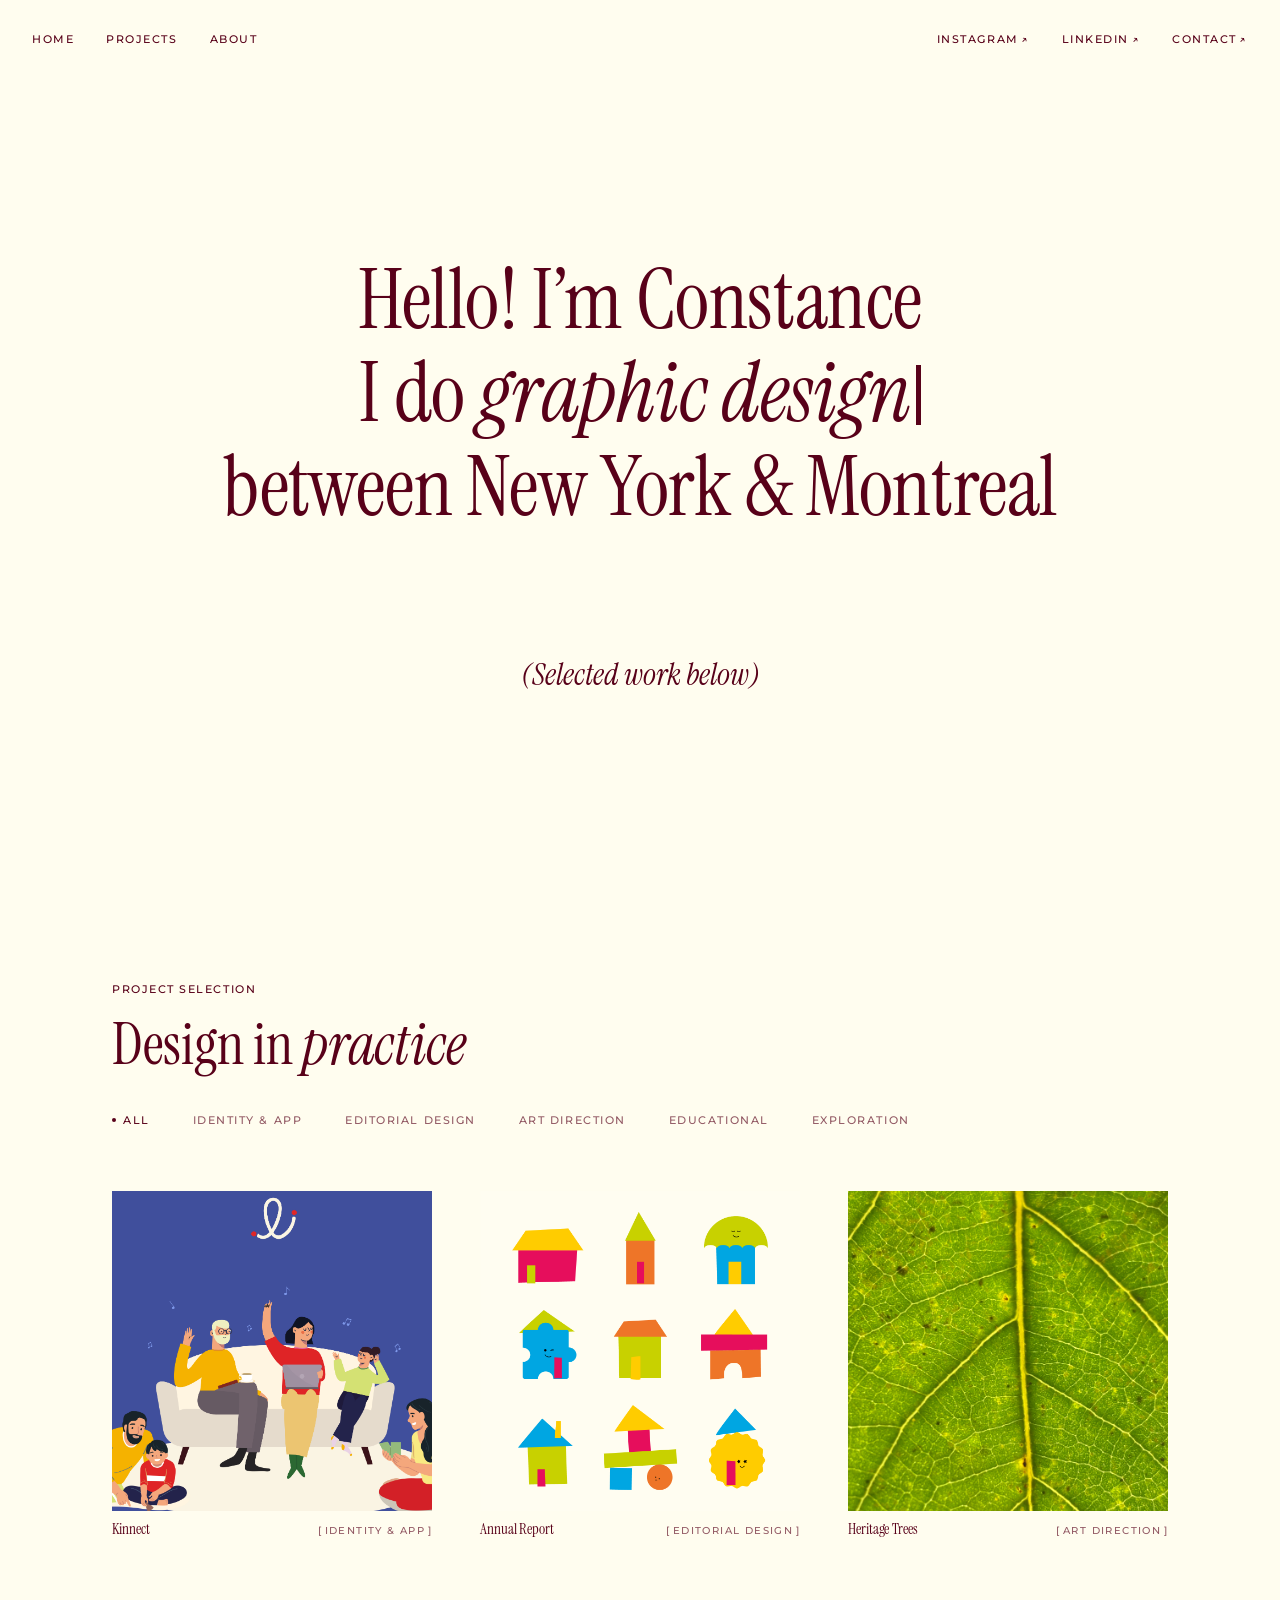
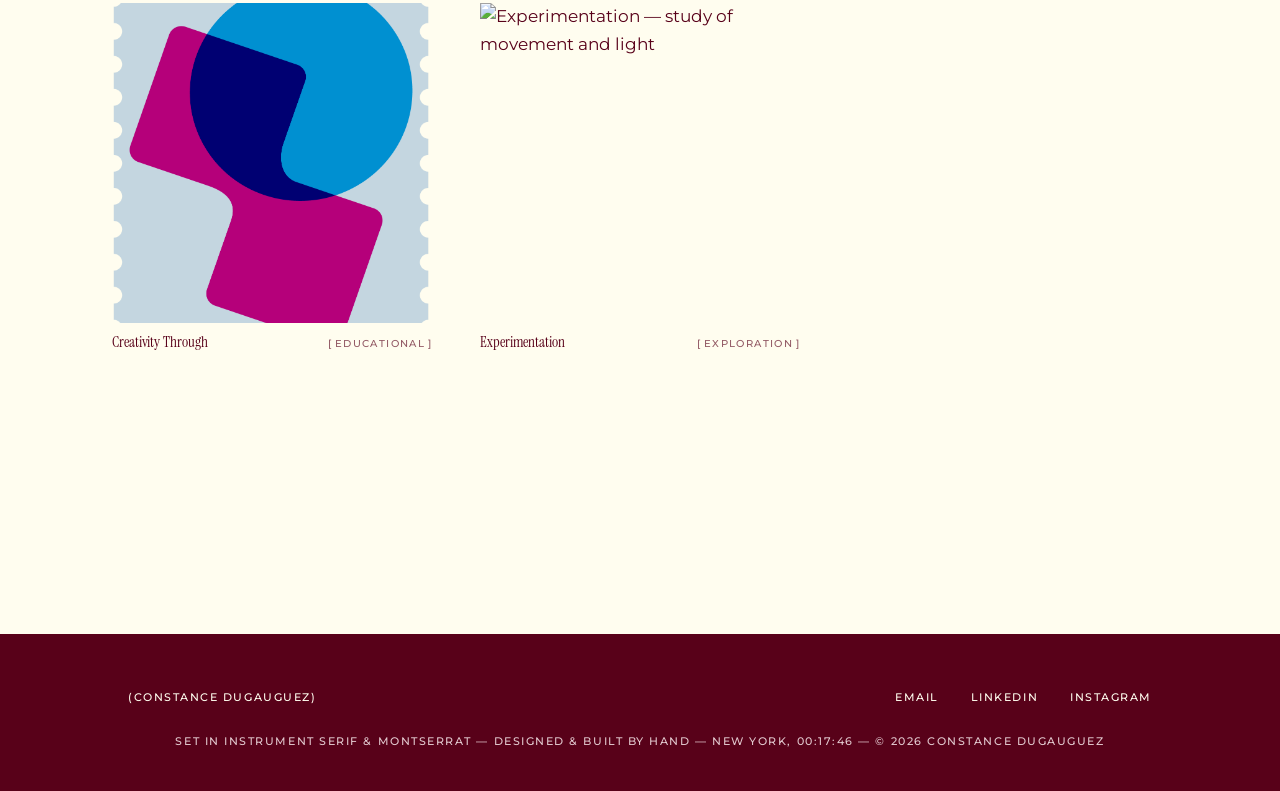
==== index.html @ dc28fb42 "img" ====
<!DOCTYPE html>
<html lang="en">
<head>
  <meta charset="UTF-8">
  <meta name="viewport" content="width=device-width, initial-scale=1.0">

  <title>Constance Dugauguez — Graphic Designer &amp; Art Director</title>
  <meta name="description" content="Constance Dugauguez, graphic designer and art director. Identities, editorial design and images composed like books — typography, white space, the almost-nothing.">

  <meta property="og:type" content="website">
  <meta property="og:title" content="Constance Dugauguez — Graphic Designer &amp; Art Director">
  <meta property="og:description" content="Identities, editorial design and images composed like books — typography, white space, the almost-nothing.">
  <meta property="og:image" content="https://picsum.photos/id/1027/1200/630?grayscale">

  <link rel="icon" type="image/svg+xml" href="data:image/svg+xml,%3Csvg%20xmlns%3D%27http%3A%2F%2Fwww.w3.org%2F2000%2Fsvg%27%20viewBox%3D%270%200%2064%2064%27%3E%3Crect%20width%3D%2764%27%20height%3D%2764%27%20fill%3D%27%23580119%27%2F%3E%3Ccircle%20cx%3D%2732%27%20cy%3D%2732%27%20r%3D%2715%27%20fill%3D%27%23FFFDEF%27%2F%3E%3C%2Fsvg%3E">

  <link rel="preconnect" href="https://fonts.googleapis.com">
  <link rel="preconnect" href="https://fonts.gstatic.com" crossorigin>
  <link rel="preload" as="style" href="https://fonts.googleapis.com/css2?family=Instrument+Serif:ital@0;1&family=Montserrat:wght@400;500&display=swap">
  <link rel="stylesheet" href="https://fonts.googleapis.com/css2?family=Instrument+Serif:ital@0;1&family=Montserrat:wght@400;500&display=swap">

  <link rel="stylesheet" href="styles.css?v=72">
  <script>document.documentElement.classList.add('js');</script>
</head>
<body>
  <a class="skip-link" href="#main">Skip to content</a>

  <!-- Pas de logo ici : on est déjà sur l’accueil, et le nom tient
       toute la place dans la phrase juste en dessous. -->
  <header class="site-head" id="top">
    <nav class="site-nav" aria-label="Main">
      <ul class="site-nav__group">
        <li><a class="link small-caps" href="#top" aria-current="page">Home</a></li>
        <li><a class="link small-caps" href="#travaux">Projects</a></li>
        <li><a class="link small-caps" href="about.html">About</a></li>
      </ul>

      <ul class="site-nav__group site-nav__group--end">
        <li><a class="link small-caps" href="https://www.instagram.com/virguledesign.studio/" rel="noopener">Instagram&thinsp;↗</a></li>
        <li><a class="link small-caps" href="https://www.linkedin.com/in/constance-dugauguez" rel="noopener">LinkedIn&thinsp;↗</a></li>
        <li><a class="link small-caps" href="mailto:constanced.design@gmail.com">Contact&thinsp;↗</a></li>
      </ul>
    </nav>
  </header>

  <main id="main">

    <!-- ═══ 1 · Hero — conversationnel et centré ═══ -->
    <section class="hero">
      <h1 class="hero__hello">
        <span class="line">
          <!-- Toute la ligne en romain : l’italique est gardée pour le
               métier, plus bas, où elle veut dire quelque chose. -->
          <span class="line-inner" style="--i:0">Hello! I&rsquo;m Constance</span>
        </span>
        <span class="line">
          <span class="line-inner" style="--i:1">I do <!--
       Des domaines plutôt que des titres : « I do branding » se dit,
       « I’m a branding » non. Au passage, plus d’article à accorder.
    --><span class="italic" data-typewriter
              data-words="graphic design|branding|art direction|editorial design|visual identity|image-making|the occasional poster|a bit of everything">graphic design</span> <br>between New York &amp; Montreal</span>
        </span>
      </h1>

      <!-- plus de data-reveal : le hero a son propre tempo au
           chargement, il n’attend pas l’observateur de défilement -->
      <a class="hero__sub paren-link" href="#travaux">
        <span class="paren">(</span>Selected work below<span class="paren">)</span>
      </a>

    </section>

    <!-- ═══ 2 · Travaux sélectionnés ═══ -->
    <section class="works" id="travaux" aria-labelledby="works-title">
      <header class="works__head" data-reveal style="--i:0">
        <p class="small-caps works__eyebrow">Project selection</p>
        <h2 class="works__title" id="works-title">Design in <span class="italic">practice</span></h2>
      </header>


      <!-- Barre de filtres. Pour ajouter une catégorie : un bouton de
           plus ici, et le même data-filter en data-category sur le
           <li> du projet. Le script fait le reste. -->
      <div class="works__filters" data-works-filters role="group" aria-label="Filter projects by category" data-reveal style="--i:1">
        <button class="works__filter small-caps" type="button" data-filter="all" aria-pressed="true"><span class="works__filter-dot" aria-hidden="true"></span>All</button>
        <button class="works__filter small-caps" type="button" data-filter="identity" aria-pressed="false"><span class="works__filter-dot" aria-hidden="true"></span>Identity &amp; App</button>
        <button class="works__filter small-caps" type="button" data-filter="editorial" aria-pressed="false"><span class="works__filter-dot" aria-hidden="true"></span>Editorial Design</button>
        <button class="works__filter small-caps" type="button" data-filter="art-direction" aria-pressed="false"><span class="works__filter-dot" aria-hidden="true"></span>Art Direction</button>
        <button class="works__filter small-caps" type="button" data-filter="educational" aria-pressed="false"><span class="works__filter-dot" aria-hidden="true"></span>Educational</button>
        <button class="works__filter small-caps" type="button" data-filter="exploration" aria-pressed="false"><span class="works__filter-dot" aria-hidden="true"></span>Exploration</button>
      </div>

      <ul class="works__grid">

        <li class="work" data-category="identity" data-reveal style="--i:0">
          <a class="work__link" href="projets/kinnect.html">
            <figure class="work__figure">
              <img src="images/Kinnect.png" alt="Kinnect — identity overview: logotype, application and card deck" loading="lazy" width="4500" height="5625">
            </figure>
            <div class="work__caption">
              <h3 class="work__name">Kinnect</h3>
              <p class="work__tag small-caps">[&thinsp;Identity &amp; App&thinsp;]</p>
            </div>
          </a>
        </li>

        <li class="work" data-category="editorial" data-reveal style="--i:1">
          <a class="work__link" href="projets/annual-report.html">
            <figure class="work__figure">
              <img src="images/MDF.png" alt="Annual Report — spread from the annual report" loading="lazy" width="1782" height="2217">
            </figure>
            <div class="work__caption">
              <h3 class="work__name">Annual Report</h3>
              <p class="work__tag small-caps">[&thinsp;Editorial Design&thinsp;]</p>
            </div>
          </a>
        </li>

        <li class="work" data-category="art-direction" data-reveal style="--i:2">
          <a class="work__link" href="projets/heritage-trees.html">
            <figure class="work__figure">
              <img src="images/Tree.jpeg" alt="Heritage Trees — visual research on remarkable trees" loading="lazy" width="4032" height="3024">
            </figure>
            <div class="work__caption">
              <h3 class="work__name">Heritage Trees</h3>
              <p class="work__tag small-caps">[&thinsp;Art Direction&thinsp;]</p>
            </div>
          </a>
        </li>

        <li class="work" data-category="educational" data-reveal style="--i:3">
          <a class="work__link" href="projets/creativity-through.html">
            <figure class="work__figure">
              <img src="images/CT.png" alt="Creativity Through — printed teaching tool" loading="lazy" width="1029" height="1285">
            </figure>
            <div class="work__caption">
              <h3 class="work__name">Creativity Through</h3>
              <p class="work__tag small-caps">[&thinsp;Educational&thinsp;]</p>
            </div>
          </a>
        </li>

        <li class="work" data-category="exploration" data-reveal style="--i:4">
          <a class="work__link" href="projets/experimentation.html">
            <figure class="work__figure">
              <img src="https://picsum.photos/id/1042/900/675" alt="Experimentation — study of movement and light" loading="lazy" width="900" height="675">
            </figure>
            <div class="work__caption">
              <h3 class="work__name">Experimentation</h3>
              <p class="work__tag small-caps">[&thinsp;Exploration&thinsp;]</p>
            </div>
          </a>
        </li>

        <!--
          TODO Constance : pour ajouter un projet, copie un <li> entier,
          change le href, l'image, le titre et l'étiquette, puis
          incrémente le --i. Inutile de choisir une place : la grille
          tourne sur quatre positions (grande gauche, carrée droite,
          petite carrée gauche, grande droite) et repart à la première.
          Le sixième projet se posera donc là où le deuxième se pose.
        -->

      </ul>

      <div class="works__more" data-reveal style="--i:5">
        <a class="paren-link" href="about.html"><span class="paren">(</span>About Constance<span class="paren">)</span></a>
      </div>
    </section>


  </main>

  <footer class="site-footer">
    <div class="site-footer__row">
      <p class="small-caps"><a class="link site-footer__home" href="index.html#top"><span class="paren">(</span>Constance Dugauguez<span class="paren">)</span></a></p>
      <nav aria-label="Footer">
        <ul class="site-footer__links">
          <li><a class="link small-caps" href="mailto:constanced.design@gmail.com">Email</a></li>
          <li><a class="link small-caps" href="https://www.linkedin.com/in/constance-dugauguez" rel="noopener">LinkedIn</a></li>
          <li><a class="link small-caps" href="https://www.instagram.com/virguledesign.studio/" rel="noopener">Instagram</a></li>
        </ul>
      </nav>
    </div>

    <p class="small-caps site-footer__colophon">Set in Instrument Serif &amp; Montserrat — designed &amp; built by hand — New York, <span data-clock>--:--:--</span> — © 2026 Constance Dugauguez</p>
  </footer>

  <script src="main.js?v=18" defer></script>
</body>
</html>
---- styles.css ----
/* ═══════════════════════════════════════════════════════════════
   Constance Dugauguez — Portfolio
   Composé en Instrument Serif. Trois couleurs, rien d’autre.

   01 · Tokens
   02 · Reset & base
   03 · Typographie
   04 · Liens & focus
   05 · En-tête
   06 · Hero
   07 · Révélations (motion)
   08 · Impression
   ═══════════════════════════════════════════════════════════════ */

/* ── 01 · Tokens ────────────────────────────────────────────── */

:root {
  /* Ivoire chaud et bordeaux profond. Les deux mêmes rôles qu’avant
     (--ink sur --paper), donc tout le site bascule d’un coup.
     Contraste mesuré : 14,3:1 — très au-delà du AA exigé. */
  --ink:        #580119;   /* bordeaux profond, pour le texte */
  --paper:      #FFFDEF;   /* ivoire crème, le fond */
  --paper-soft: #F2E9DE;   /* l’ivoire teinté de 8 % de bordeaux */

  /* Sur le panneau bordeaux, le texte secondaire s’éteint par la
     couleur et non par l’opacité : une ivoire à 60 % d’opacité sur
     du bordeaux tombe sous le seuil de lisibilité. */
  --paper-dim:  #E2C9CF;   /* ivoire rosé, 8,9:1 sur --ink */
  --ink-dim:    #925964;   /* son symétrique : 5,4:1 sur --paper */

  /* Instrument Serif : une seule graisse, romaine et italique. La
     contrainte est l’intérêt — plus de gras ni de light à doser,
     le seul contraste qui reste est celui de l’italique, et il
     porte toute la voix. Montserrat tient les petits textes — la
     même que le CV, pour que les deux se lisent comme un seul jeu. */
  --font-serif: "Instrument Serif", Georgia, "Times New Roman", serif;
  --font-sans:  "Montserrat", -apple-system, "Helvetica Neue", Arial, sans-serif;

  /* Un seul token pour l’arrondi, et il vaut zéro. Un coin arrondi
     met un cadre autour de l’image — exactement ce qu’on vient
     d’enlever aux cartes. Repasse-le à 8px pour revenir en arrière.
     La seule forme ronde qui reste est le point du curseur, qui est
     un point : il garde son propre 999px, comme la pastille des
     filtres. */
  --radius: 0;

  --ease: cubic-bezier(0.16, 1, 0.3, 1);
  /* décélération douce : vitesse de départ raisonnable, arrivée
     posée — pour les mouvements longs, où --ease claque */
  --ease-soft: cubic-bezier(0.33, 1, 0.68, 1);
  --dur:  800ms;

  /* L’échelle était trouée : 5 et 7 manquaient, et toute déclaration
     qui les appelait était jetée en bloc par le navigateur — une
     gouttière écrite var(--space-5) valait zéro, sans rien signaler. */
  --space-1: 0.5rem;   /*   8px */
  --space-2: 1rem;     /*  16px */
  --space-3: 1.5rem;   /*  24px */
  --space-4: 2rem;     /*  32px */
  --space-5: 2.5rem;   /*  40px */
  --space-6: 3rem;     /*  48px */
  --space-7: 3.5rem;   /*  56px */
  --space-8: 4rem;     /*  64px */
  --section-pad: clamp(6rem, 12vw, 12rem);

  --measure: 34ch;

  /* Largeur de la planche de travaux — titre, filtres et grille s’y
     calent tous les trois, sinon leurs bords gauches ne tombent pas
     au même endroit. Trois colonnes là-dedans donnent des vignettes
     de 320 px : change cette valeur et toute la planche suit. */
  --works-width: 66rem;
}

/* ── 02 · Reset & base ──────────────────────────────────────── */

*,
*::before,
*::after {
  box-sizing: border-box;
  margin: 0;
}

html {
  hanging-punctuation: first last;
  scroll-behavior: smooth;
}

/* le texte courant passe en sans, comme dans la référence : le
   serif est désormais réservé aux titres, où son contraste porte */
body {
  background: var(--paper);
  color: var(--ink);
  font-family: var(--font-sans);
  font-weight: 400;
  font-size: 1.0625rem;               /* 17px */
  line-height: 1.6;
  -webkit-font-smoothing: antialiased;
  overflow-x: clip;                   /* le nom déborde volontairement */
  min-height: 100svh;
}

img {
  display: block;
  max-width: 100%;
  height: auto;
  border-radius: var(--radius);
}

::selection {
  background: var(--ink);
  color: var(--paper);
}

/* ── 03 · Typographie ───────────────────────────────────────── */

/* Instrument Serif n’a qu’une graisse. Déclarer 300 n’allégerait
   rien — aucun navigateur ne synthétise un Light — alors on dit 400
   et le contraste se joue ailleurs : romain contre italique. */
h1, h2, h3 {
  font-family: var(--font-serif);
  font-weight: 400;
  letter-spacing: -0.005em;
  line-height: 1.04;
  text-wrap: balance;
}

/* l’italique comme seul accent disponible, et c’est volontaire */
.italic {
  font-family: var(--font-serif);
  font-style: italic;
  font-weight: 400;
}

/* le motif des parenthèses, en plus clair que le texte */
/* Pleine opacité : la parenthèse est un signe à part entière, pas
   une ponctuation qu’on s’excuse d’avoir mise. */
.paren {
  opacity: 1;
}

/* Grotesque neutre pour les petits textes : contrepoids au Fraunces,
   qui reste réservé aux titres et au corps de texte. */
.small-caps {
  font-family: var(--font-sans);
  font-size: 0.6875rem;               /* 11px */
  font-weight: 500;
  letter-spacing: 0.14em;
  text-transform: uppercase;
  font-feature-settings: "lnum";
}

/* ── 04 · Liens & focus ─────────────────────────────────────── */

a {
  color: inherit;
}

.link {
  text-decoration: none;
  background-image: linear-gradient(currentColor, currentColor);
  background-repeat: no-repeat;
  background-position: left calc(100% - 0.05em);
  background-size: 0% 1px;
  transition: background-size 600ms var(--ease);
  padding-bottom: 0.25em;
}

.link:hover {
  background-size: 100% 1px;
}

:focus-visible {
  outline: 2px solid var(--ink);
  outline-offset: 4px;
}

.skip-link {
  position: absolute;
  top: var(--space-2);
  left: var(--space-2);
  z-index: 10;
  padding: var(--space-1) var(--space-2);
  background: var(--ink);
  color: var(--paper);
  text-decoration: none;
  font-size: 0.8125rem;
  transform: translateY(-300%);
  transition: transform 300ms var(--ease);
}

.skip-link:focus {
  transform: translateY(0);
}

/* ── 05 · En-tête ───────────────────────────────────────────── */

.site-head {
  position: absolute;
  inset: 0 0 auto 0;
  z-index: 3;
  display: flex;
  justify-content: space-between;
  align-items: baseline;
  padding: var(--space-3) var(--space-4);
}

.site-head__links {
  display: flex;
  gap: var(--space-4);
  list-style: none;
  padding: 0;
}

/* — Navigation centrée, logo au milieu —
   trois colonnes égales : les deux groupes de liens poussent le
   logo pile au centre optique, quelle que soit leur longueur */
/* Deux groupes de liens tenant les deux bords, sur toutes les pages.
   Plus de nom au milieu : il est déjà dans le titre de l’onglet, le
   pied de page et le colophon. */
.site-nav {
  width: 100%;
  display: grid;
  grid-template-columns: auto auto;
  justify-content: space-between;
  align-items: center;
  gap: var(--space-4);
}

.site-nav__group {
  display: flex;
  gap: var(--space-4);
  list-style: none;
  margin: 0;
  padding: 0;
}

.site-nav__group--end {
  justify-content: flex-end;
}

/* la flèche reste collée à son mot : sinon elle tombe seule à la ligne */
.site-nav__group .link {
  white-space: nowrap;
}

@media (max-width: 44rem) {
  /* Deux colonnes figées forçaient les trois liens de droite à
     s’empiler l’un sous l’autre. En flex, le second groupe passe
     entier à la ligne suivante : deux rangées au lieu de quatre. */
  .site-nav {
    display: flex;
    flex-wrap: wrap;
    column-gap: var(--space-3);
    row-gap: var(--space-2);
  }

  .site-nav__group {
    flex-wrap: wrap;
    gap: var(--space-1) var(--space-3);
  }

  /* plus de bord droit à tenir : tout s’aligne sur la marge gauche */
  .site-nav__group--end {
    justify-content: flex-start;
  }
}

/* ── 06 · Hero ──────────────────────────────────────────────── */

.hero {
  position: relative;
  /* L’écran entier, désormais : la bande de travaux qui dépassait
     sous le pli servait à dire qu’il y avait une suite. Le rappel
     cliquable le dit mieux, le hero peut donc respirer en entier. */
  min-height: 100svh;
  display: flex;
  flex-direction: column;
  align-items: center;
  justify-content: center;
  text-align: center;
  padding: clamp(5rem, 11vh, 8rem) var(--space-4) clamp(2.5rem, 5vh, 3.5rem);
}

/* — Hero conversationnel —
   un corps bien plus modeste que l’ancien nom géant : ici c’est la
   phrase qui porte, pas la taille. */
/* 24ch et non 20 : Instrument Serif est plus étroite que Cormorant,
   et à 20ch le plus long des mots cyclés faisait passer le bloc de
   trois à quatre lignes — toute la phrase sautait à chaque mot. */
.hero__hello {
  max-width: 24ch;
  font-size: clamp(2.25rem, 6.5vw, 5.5rem);
  line-height: 1.12;
  text-wrap: balance;
}

/* Le curseur est un bloc en ligne : il ouvre donc une césure possible
   juste avant lui, et se retrouvait rejeté seul en début de ligne.
   On soude le mot et son curseur. */
[data-typewriter] {
  white-space: nowrap;
}

/* Curseur : une barre droite, posée sur la ligne de base et montant
   à hauteur de capitale. */
.typewriter-caret {
  display: inline-block;
  width: 0.05em;
  height: 0.72em;
  margin-left: 0.07em;
  vertical-align: -0.04em;
  background: currentColor;
  /* un fondu et non un `steps(1)` : le battement carré hachait la
     ligne, celui-ci respire au même rythme que la frappe */
  animation: caret-blink 1.4s var(--ease-soft) infinite;
}

@keyframes caret-blink {
  0%, 100% { opacity: 1; }
  50%      { opacity: 0; }
}

/* Cliquable sans rien autour : ni cadre, ni aplat, ni soulignement.
   Le point qui suit la souris grossit déjà sur tout lien ; il ne
   reste à faire qu’un signe, et ce sont les parenthèses qui le font
   — elles s’écartent, comme pour laisser passer.

   C’était la manière du hero ; c’est maintenant celle de tous les
   liens qui invitent à continuer. Le seul autre de la page portait
   un aplat bordeaux et une flèche : deux vocabulaires pour un même
   geste, et le plus bruyant au bas de la planche, là où il fallait
   le moins. Seule la taille change d’un endroit à l’autre. */
.paren-link {
  display: inline-block;
  font-family: var(--font-serif);
  font-style: italic;
  font-weight: 400;
  text-decoration: none;
}

.paren-link .paren {
  display: inline-block;
  transition: transform 600ms var(--ease);
}

.paren-link:hover .paren:first-child,
.paren-link:focus-visible .paren:first-child {
  transform: translateX(-0.22em);
}

.paren-link:hover .paren:last-child,
.paren-link:focus-visible .paren:last-child {
  transform: translateX(0.22em);
}

/* Le rappel est devenu l’action principale du hero : il descend vers
   le bas de l’écran — là où le regard va chercher la suite — et
   grossit assez pour se lire comme une invitation, pas comme une
   note de bas de page. */
.hero__sub {
  margin-top: clamp(var(--space-6), 13vh, 8.5rem);
  font-size: clamp(1.25rem, 2.4vw, 2rem);
}

/* Cette règle doit suivre le `padding` raccourci de `.hero` ci-dessus,
   sinon il la recouvre : à spécificité égale, c’est la dernière qui
   l’emporte. La nav tient sur deux rangées ici, le hero commence donc
   plus bas pour ne pas venir buter dans les liens. */
@media (max-width: 44rem) {
  .hero {
    padding-top: clamp(10rem, 21vh, 13rem);
  }
}

@media (prefers-reduced-motion: reduce) {
  .typewriter-caret { animation: none; }
}

.hero__eyebrow {
  /* pousse le bloc (nom + paragraphes) vers le bas de l’écran —
     valeur fixe plutôt qu’auto, car le nom occupe déjà presque
     tout l’espace vertical disponible sur la plupart des écrans */
  margin-top: clamp(2rem, 7vh, 5rem);
  margin-bottom: var(--space-3);
}

.hero__name-wrap {
  position: relative;
  width: 100%;
  display: grid;
  grid-template-columns: minmax(0, 1fr);
  justify-items: center;
}

.hero__name-wrap > h1 {
  width: 100%;
  min-width: 0;
}

.hero__name {
  /* Cormorant est nettement plus large que Fraunces à corps égal
     (5,94 em pour « DUGAUGUEZ » contre ~5,5) : le facteur vw est
     recalculé pour que le nom tienne, décalage compris.
     Toujours borné par la hauteur pour que la flèche reste visible. */
  font-size: clamp(3rem, min(13vw, 24vh), 14rem);
  text-transform: uppercase;
  white-space: nowrap;                /* autorisé à saigner hors cadre */
  line-height: 0.86;
  display: grid;
  justify-items: center;              /* les lignes débordent symétriquement */
}

.hero__name .line {
  width: max-content;
}

/* Décalage éditorial, à la Regina Musi. Symétrique et franc : une
   ligne poussée à gauche, l’autre à droite d’une même valeur, pour
   que le décalage se lise comme un parti pris et non comme un
   défaut d’alignement. La marge décale de la moitié de sa valeur,
   d’où un écart total entre les deux lignes de --stagger. */
.hero__name {
  /* environ une lettre et demie d’écart entre les deux lignes */
  --stagger: 1em;
  /* le bloc entier recule d’un cheveu vers la gauche : le décalage
     et le bord droit étant liés, c’est le seul moyen de garder
     l’écart voulu sans que le « Z » ne touche la marginalia */
  transform: translateX(-1rem);
}

.hero__name .line:not(.line--shift) {
  margin-right: var(--stagger);
}

.hero__name .line--shift {
  margin-left: var(--stagger);
}

.hero__intro {
  width: 100%;
  display: grid;
  grid-template-columns: repeat(12, 1fr);
  gap: var(--space-3);
  /* davantage d’air sous le nom, pour que les deux blocs respirent */
  margin-top: clamp(4rem, 12vh, 7rem);
  font-size: 0.9375rem;               /* 15px */
}

.hero__intro p {
  max-width: 26ch;
  text-align: left;
  text-wrap: pretty;
}

.hero__intro p:first-child {
  grid-column: 1 / 5;
}

.hero__intro p:last-child {
  grid-column: 9 / 13;
  justify-self: end;
}





.marginalia {
  position: fixed;                    /* épinglée au bord, ne défile pas */
  top: 50%;
  right: var(--space-2);
  z-index: 4;
  writing-mode: vertical-rl;
  transform: translateY(-50%);
  font-size: 0.5625rem;
  pointer-events: none;
}

@media (max-width: 44rem) {
  .hero__intro p:first-child { grid-column: 1 / 8; }
  .hero__intro p:last-child  { grid-column: 5 / 13; }

  /* sur petit écran : pas de décalage, débord symétrique et discret —
     donc pas de compensation à droite non plus */
  .hero__name .line:not(.line--shift) { margin-right: 0; }
  .hero__name .line--shift { margin-left: 0; }
  .hero__name { transform: none; }

  .site-head { padding: var(--space-2) var(--space-2); }
}

/* ── 06b · Travaux sélectionnés (grille) ────────────────────── */

/* Le carrousel cachait les projets : il fallait cliquer une flèche
   pour savoir qu’il en restait. Une grille les montre tous d’un
   coup, et accepte d’en recevoir d’autres sans rien changer. */

/* Marge latérale resserrée et plafond relevé : la grille tient
   presque toute la largeur, comme dans la référence. Ce sont ces
   deux valeurs, et elles seules, qui décident de la taille des
   cartes — le reste de la section suit. */
/* Haut volontairement court : c’est ce qui fait que l’intitulé de la
   section affleure sous le pli du hero. Le bas garde sa respiration. */
.works {
  /* on ne tombe plus sur les cartes à la seconde où le hero finit :
     le défilement arrive sur un blanc, puis sur le titre */
  padding: clamp(var(--space-5), 9vh, 7rem)
           clamp(var(--space-2), 1.8vw, var(--space-5))
           var(--section-pad);
}

/* Aligné à gauche, sur la même largeur que la grille : le titre
   part du bord de la première image au lieu de flotter au centre
   au-dessus d’une composition qui, elle, est calée à gauche. */
.works__head {
  max-width: var(--works-width);
  margin: 0 auto clamp(var(--space-4), 3vw, var(--space-6));
  text-align: left;
}

/* Barre de filtres : une ligne de catégories sous le titre. Ce sont
   de vrais boutons — sans JS ils ne font rien, et la grille reste
   entière, ce qui est le bon état par défaut. */
.works__filters {
  display: flex;
  flex-wrap: wrap;
  gap: var(--space-1) clamp(var(--space-3), 2.5vw, var(--space-5));
  max-width: var(--works-width);
  margin: 0 auto clamp(var(--space-6), 5vw, var(--space-8));
}

.works__filter {
  display: inline-flex;
  align-items: center;
  gap: 0.6em;
  padding: 0;
  border: 0;
  background: none;
  color: var(--ink-dim);
  cursor: pointer;
  transition: color 400ms var(--ease);
}

.works__filter:hover,
.works__filter:focus-visible,
.works__filter[aria-pressed="true"] {
  color: var(--ink);
}

/* La pastille est toujours là, seulement transparente : la faire
   apparaître ne doit pas pousser le mot d’un demi-cadratin. */
.works__filter-dot {
  width: 0.4em;
  height: 0.4em;
  border-radius: 999px;
  background: currentColor;
  opacity: 0;
  transition: opacity 400ms var(--ease);
}

.works__filter[aria-pressed="true"] .works__filter-dot {
  opacity: 1;
}

.works__eyebrow {
  margin-bottom: var(--space-2);
}

.works__title {
  font-size: clamp(2.25rem, 4.5vw, 3.75rem);
}

/* Plus de carte : ni cadre, ni fond, ni pastille — c'est le blanc
   qui sépare. Et trois colonnes égales, pas une composition : un
   portfolio n'a pas de projet plus important qu'un autre, et une
   trame de douze colonnes avec des places variées donnait justement
   ça — une grande vignette d'ouverture, une petite reléguée. Trois
   colonnes se lisent d'un coup, et accueillent le dixième projet
   exactement comme le troisième. */
.works__grid {
  display: grid;
  grid-template-columns: repeat(3, 1fr);
  column-gap: var(--space-6);
  /* gouttière verticale plus généreuse que l'horizontale : sans
     cadre, c'est elle seule qui dit où finit une rangée */
  row-gap: clamp(var(--space-6), 5vw, 4.5rem);
  max-width: var(--works-width);
  margin: 0 auto;
  list-style: none;
  padding: 0;
}

.work {
  display: block;
}

/* Quatre positions qui se répètent, deux projets par rangée, jamais
   de la même largeur ni à la même hauteur. Le cinquième projet
   reprend la position 1, le sixième la position 2 : la composition
   se prolonge d'elle-même, sans rien à régler à la main. */
/* Aucune place n’est assignée : chaque projet prend la cellule
   suivante. C’est ce qui permet au filtre de masquer n’importe
   lequel sans trouer la grille — les survivants se retassent tout
   seuls, et le script n’a plus rien à renuméroter. */

/* .work porte display:block, qui l’emporterait sur l’attribut
   hidden — sans cette ligne, filtrer ne masquerait rien. */
.work[hidden] {
  display: none;
}

/* Le décalage de format fait le reste du travail : les deux grandes
   positions en paysage, les deux petites en carré. Deux formats
   suffisent — trois donneraient du désordre, pas du rythme. */
.work__link {
  display: block;
  text-decoration: none;
}

.work__figure {
  margin: 0;
  overflow: hidden;
  border-radius: var(--radius);
}

/* Toutes les cellules sont carrées. Laisser chaque image à ses
   proportions paraissait plus honnête, mais trois portraits 4:5 à
   côté de deux paysages 4:3 donnaient des vignettes deux fois plus
   hautes que leurs voisines : la grille désignait des favoris sans
   qu’on le lui demande. Le carré est la seule forme qui ne penche
   ni vers le portrait ni vers le paysage — il coupe un cinquième
   d’un 4:5 et un quart d’un 4:3, et personne n’est servi deux fois
   mieux que son voisin. */
.work__figure img {
  display: block;
  width: 100%;
  aspect-ratio: 1 / 1;
  object-fit: cover;
  transition: transform 900ms var(--ease);
}

.work__link:hover .work__figure img,
.work__link:focus-visible .work__figure img {
  transform: scale(1.02);
}

/* Une seule ligne sous l’image, et rien pour la tenir : le filet
   redessinait le bas d’un cadre sous chaque vignette, soit ce dont
   on venait de les débarrasser. C’est l’image au-dessus qui tient
   la légende, et le survol se joue sur le nom. */
.work__caption {
  display: flex;
  align-items: baseline;
  justify-content: space-between;
  gap: var(--space-1);
  margin-top: 0.6rem;
}

/* Le nom descend de 28 px à 15 px : dans une planche contact, c’est
   l’image qui porte le projet, la légende ne fait que la nommer —
   et la vignette ne fait plus que 318 px de large. */
.work__name {
  font-size: 0.9375rem;
  line-height: 1.25;
  text-wrap: pretty;
}

.work__link:hover .work__name,
.work__link:focus-visible .work__name {
  text-decoration: underline;
  text-underline-offset: 0.2em;
  text-decoration-thickness: 1px;
}

/* Crochets plutôt que pastille : une étiquette se lit, elle ne se
   clique pas. */
.work__tag {
  flex: none;
  font-size: 0.625rem;
  color: var(--ink-dim);
  transition: color 600ms var(--ease);
}

.work__link:hover .work__tag,
.work__link:focus-visible .work__tag {
  color: var(--ink);
}

/* Sous 52 rem, deux colonnes décalées ne tiennent plus : un projet
   par rangée, pleine largeur, et plus aucun décalage vertical. */
@media (max-width: 52rem) {
  /* Deux de front plutôt que trois : à 375 px, trois vignettes
     feraient 100 px de côté. */
  .works__grid {
    grid-template-columns: repeat(2, 1fr);
    column-gap: var(--space-2);
    row-gap: var(--space-5);
  }

  /* 160 px ne tiennent pas un nom et son étiquette côte à côte */
  .work__caption {
    flex-direction: column;
    gap: 0.15rem;
  }
}

.works__more {
  display: flex;
  justify-content: center;
  margin-top: clamp(var(--space-7), 7vw, 6rem);
}

/* Un cran sous le lien du hero : celui-là ouvre la page, celui-ci
   la referme. Même geste, voix plus basse. */
.works__more .paren-link {
  font-size: clamp(1.125rem, 1.9vw, 1.625rem);
}


/* ── 06c · Page About (curriculum) ──────────────────────────── */

/* La page entière s’inverse : bordeaux en fond, ivoire en texte.
   Le CV avait sa place dans une colonne de l’accueil, où il fallait
   tout rapetisser pour tenir — c’est précisément ce qui le rendait
   illisible. Une page à lui seul lui rend sa taille de lecture. */
.page-about {
  background: var(--ink);
  color: var(--paper);
}

.page-about ::selection {
  background: var(--paper);
  color: var(--ink);
}

.page-about :focus-visible {
  outline-color: var(--paper);
}

/* Sur la page About, tout est déjà bordeaux : c’est le pied de page
   qui s’inverse, en ivoire. Le contraste fait seul la séparation,
   sans filet — et l’inversion s’annule donc deux fois ici. */
.page-about .site-footer {
  background: var(--paper);
  color: var(--ink);
}

.page-about .site-footer ::selection {
  background: var(--ink);
  color: var(--paper);
}

.page-about .site-footer :focus-visible {
  outline-color: var(--ink);
}

.page-about .site-footer__colophon {
  color: var(--ink-dim);
}

/* — Titre — */

.about-hero {
  padding: clamp(7rem, 16vh, 11rem) var(--space-4) var(--space-6);
  text-align: center;
}

.about-hero__title {
  font-size: clamp(2.5rem, 7vw, 5.5rem);
}

/* — Portrait et biographie — */

.about-intro {
  display: grid;
  grid-template-columns: minmax(0, 1fr);
  align-items: start;
  gap: clamp(var(--space-4), 5vw, var(--space-6));
  max-width: 62rem;
  margin: 0 auto;
  /* la pleine --section-pad creusait un trou sous le bouton du
     résumé : le curriculum paraissait détaché de la biographie */
  padding: 0 var(--space-4) clamp(var(--space-7), 7vw, 5.5rem);
}

.about-portrait {
  margin: 0;
  overflow: hidden;
  border-radius: var(--radius);
  background: var(--paper-dim);
}

.about-portrait img {
  display: block;
  width: 100%;
  height: auto;
  aspect-ratio: 4 / 5;
  object-fit: cover;
}

/* Les deux paragraphes côte à côte : une seule colonne centrée dans
   une page large laissait des marges béantes. Chaque colonne porte
   sa propre justification, donc plus besoin de --measure. */
.about-bio {
  display: grid;
  grid-template-columns: repeat(2, minmax(0, 1fr));
  align-items: start;
  gap: clamp(var(--space-4), 4vw, var(--space-6));
  font-size: clamp(1.0625rem, 1.5vw, 1.3125rem);
  line-height: 1.55;
  text-wrap: pretty;
}

/* l’espacement vient de la gouttière, dans les deux dispositions */
.about-bio p {
  margin: 0;
}

/* -2 / -1, c’est-à-dire la dernière colonne quelle qu’elle soit :
   le lien s’aligne sur le texte, qu’il y ait un portrait ou non. */
.about-bio__resume {
  grid-column: -2 / -1;
  justify-self: start;
}

/* Dès qu’un portrait est fourni, il prend la colonne de gauche et
   le texte repasse sur une seule colonne à sa droite. */
.about-intro:has(.about-portrait) {
  grid-template-columns: minmax(0, 17rem) minmax(0, 1fr);
}

.about-intro:has(.about-portrait) .about-bio {
  grid-template-columns: minmax(0, 1fr);
  gap: var(--space-3);
}

/* — Le curriculum — */

.cv {
  max-width: 62rem;
  margin: 0 auto;
  padding: 0 var(--space-4) var(--section-pad);
}

/* Trois colonnes : rubrique, date, entrée. La date garde sa colonne
   à elle parce qu’un CV se parcourt par les dates — les fondre dans
   le texte ferait perdre ce repère. */
.cv-group {
  display: grid;
  grid-template-columns: minmax(0, 11rem) minmax(0, 1fr);
  gap: var(--space-5);
  border-top: 1px solid var(--paper-dim);
  padding-top: var(--space-4);
}

.cv-group + .cv-group {
  margin-top: var(--space-6);
}

/* L’intitulé de rubrique était un label de 14 px, au même corps que
   les dates : rien ne disait que c’était un titre. Il passe au
   sérif, au corps d’un vrai titre de section. */
/* L’intitulé suit sa rubrique pendant le défilement. Sans cela, sur
   une rubrique longue comme Experience, il disparaissait en haut et
   on ne savait plus ce qu’on lisait — c’est là que la colonne de
   gauche paraissait vide et la page illisible. */
.cv-group__label {
  position: sticky;
  top: var(--space-4);
  align-self: start;
  font-family: var(--font-serif);
  font-size: clamp(1.5rem, 2.2vw, 2rem);
  font-weight: 400;
  line-height: 1.05;
  letter-spacing: -0.005em;
  margin: 0;
}

.cv-group ul {
  list-style: none;
  margin: 0;
  padding: 0;
}

.cv-item {
  display: grid;
  grid-template-columns: minmax(0, 9.5rem) minmax(0, 1fr);
  gap: var(--space-1) var(--space-4);
  align-items: baseline;
}

.cv-item + .cv-item {
  margin-top: var(--space-5);
}

/* La date passe devant l’intitulé dans le flux pour que la lecture
   à la voix annonce « 2024 — 2027, BFA… » et non l’inverse ; à
   l’écran elle reste à gauche, alignée sur sa colonne. */
/* Trois corps nettement distincts — 21 / 17 / 16 px — là où il n’y
   avait que 18 / 16 / 14 : l’œil ne hiérarchisait plus rien. */
.cv-item__when {
  font-size: 1rem;
  line-height: 1.4;
  color: var(--paper-dim);
  margin: 0;
}

.cv-item__what {
  font-size: 1.3125rem;
  font-weight: 500;
  line-height: 1.3;
  margin: 0;
}

.cv-item__where {
  font-size: 1.0625rem;
  line-height: 1.5;
  color: var(--paper-dim);
  margin-top: 0.3em;
  max-width: 48ch;
}

@media (max-width: 52rem) {
  /* Deux colonnes de texte sous 832 px donneraient des lignes de
     trente signes : on empile, et la mesure redevient lisible. */
  .about-bio,
  .about-intro:has(.about-portrait) {
    grid-template-columns: minmax(0, 1fr);
    gap: var(--space-3);
  }

  .about-bio {
    max-width: 44ch;
  }
}

@media (max-width: 44rem) {
  /* Plus de colonnes : l’intitulé coiffe ses entrées, la date
     coiffe la sienne. Rien ne rétrécit pour tenir. */
  .cv-group,
  .cv-item {
    grid-template-columns: minmax(0, 1fr);
    gap: var(--space-2);
  }

  .cv-group {
    gap: var(--space-3);
  }

  /* collant sur une seule colonne, l’intitulé recouvrirait ses
     propres entrées */
  .cv-group__label {
    position: static;
  }
}

/* ── 06d · Colophon (pied de page) ──────────────────────────── */

/* Aplat bordeaux : le pied de page ferme le document par un bloc de
   couleur plutôt que par un filet. Plus de bordure — c’est le
   changement de fond qui fait la séparation. */
.site-footer {
  background: var(--ink);
  color: var(--paper);
  padding: var(--space-6) var(--space-4) var(--space-5);
  display: flex;
  flex-direction: column;
  align-items: center;
  gap: var(--space-3);
}

/* tout ce qui se repérait sur --ink doit s’inverser ici */
.site-footer ::selection {
  background: var(--paper);
  color: var(--ink);
}

.site-footer :focus-visible {
  outline-color: var(--paper);
}


.site-footer__row {
  width: 100%;
  max-width: 64rem;
  display: flex;
  flex-wrap: wrap;
  justify-content: space-between;
  align-items: baseline;
  gap: var(--space-3);
}

.site-footer__links {
  display: flex;
  gap: var(--space-4);
  list-style: none;
  padding: 0;
}

/* Le nom est le retour à l’accueil. Les parenthèses le signalent
   comme cliquable avant même le survol — c’est le seul lien du
   site qui n’a pas de flèche ni d’intitulé pour le dire. */
.site-footer__home {
  text-decoration: none;
}

/* par la couleur et non par l’opacité : une ivoire translucide sur
   du bordeaux tombe sous le seuil de lisibilité */
.site-footer__colophon {
  color: var(--paper-dim);
  text-align: center;
}

/* ── 06e · Lien retour à l’index ─────────────────────────────── */

.back-link {
  display: inline-block;
  margin: var(--space-6) var(--space-4) 0;
}

/* ── 09 · Pages projet ───────────────────────────────────────── */
/* Même grille 12 colonnes, même rythme que la page d’accueil —
   déclinés en gabarit éditorial pour chaque étude de cas. */

.project-grid {
  display: grid;
  grid-template-columns: repeat(12, 1fr);
  column-gap: var(--space-3);
  row-gap: var(--space-6);
  /* évite que le texte et les images ne s’étirent démesurément
     sur les très grands écrans */
  max-width: 84rem;
  margin-inline: auto;
}

.span-1-12 { grid-column: 1 / -1; }
.span-1-9  { grid-column: 1 / 10; }
.span-1-8  { grid-column: 1 / 9; }
.span-1-7  { grid-column: 1 / 8; }
.span-1-6  { grid-column: 1 / 7; }
.span-1-5  { grid-column: 1 / 6; }
.span-1-4  { grid-column: 1 / 5; }
.span-5-8  { grid-column: 5 / 9; }
.span-2-8  { grid-column: 2 / 9; }
.span-6-12 { grid-column: 6 / 13; }
.span-7-12 { grid-column: 7 / 13; }
.span-8-9  { grid-column: 8 / 10; }
.span-8-12 { grid-column: 8 / 13; }
.span-9-12 { grid-column: 9 / 13; }
.span-10-12 { grid-column: 10 / 13; }
.span-2-6  { grid-column: 2 / 7; }
.span-7-11 { grid-column: 7 / 12; }
.span-3-11 { grid-column: 3 / 12; }
.span-2-11 { grid-column: 2 / 12; }

@media (max-width: 44rem) {
  /* une liste nommée se périmait à chaque span ajouté — et un span
     oublié ici restait sur douze colonnes au téléphone, sans rien
     dire. Le sélecteur les attrape tous, y compris ceux à venir. */
  .project-grid > [class*="span-"] {
    grid-column: 1 / -1;
  }
}

/* — Hero de projet — */

.project-hero {
  padding: clamp(6rem, 13vh, 8.5rem) var(--space-4) clamp(2rem, 4vw, 3.5rem);
}

/* Le titre et son chapô forment un seul bloc. Séparés, ils tombaient
   dans deux rangées de grille distinctes : la première prenait la
   hauteur du bloc d’infos voisin, et le chapô se retrouvait rejeté
   deux cents pixels sous le titre qu’il accompagne. */
.project-hero__lead {
  align-self: start;
}

.project-hero__eyebrow {
  margin-bottom: var(--space-3);
}

.project-hero__title {
  font-size: clamp(2.5rem, 5vw, 4.5rem);
  line-height: 0.98;
  text-wrap: balance;
}

.project-hero__meta {
  align-self: start;
  display: flex;
  flex-direction: column;
  gap: var(--space-3);
}

/* Ces quatre lignes portent les faits du projet — année, nature,
   rôle, outils. À 11 et 16 px elles se lisaient comme une mention
   légale. */
.meta-item__label {
  display: block;
  margin-bottom: 0.45em;
  font-size: 0.8125rem;
  opacity: 0.7;
}

.meta-item__value {
  font-family: var(--font-serif);
  font-size: clamp(1rem, 1.05vw, 1.125rem);
  line-height: 1.3;
}

/* même correction que pour le corps de texte : 34ch étranglait le
   chapô dans une colonne deux fois plus large */
.project-hero__intro {
  margin-top: var(--space-3);
  font-size: clamp(1rem, 1.1vw, 1.125rem);
  line-height: 1.55;
  max-width: 52ch;
  text-align: left;
  text-wrap: pretty;
}

/* — Couverture — */
/* une image d’ouverture, pas une bannière : cadrée avec ses propres
   marges, jamais bord à bord — c’est un portfolio, pas un mur d’images */

.project-cover {
  max-width: 56rem;
  margin: 0 auto;
  padding: 0 var(--space-4);
}

.project-cover img {
  width: 100%;
  aspect-ratio: 16 / 9;
  max-height: 26rem;
  object-fit: cover;
}

.project-cover figcaption {
  margin-top: var(--space-1);
}

/* — Sections du cas (brief / process / results…) — */
/* Pas de filet horizontal entre les sections : le blanc du papier
   suffit à les distinguer, comme les chapitres d’un livre. Marge
   plus resserrée que --section-pad : ce padding s’additionne en
   haut ET en bas de chaque section, donc entre deux sections
   consécutives l’écart réel est déjà le double de cette valeur. */

/* Haut raccourci : la section 01 suivait le hero à sept rem de
   distance, en plus du bas du hero — le projet mettait un écran
   entier à commencer. */
.project-section {
  padding: clamp(2.5rem, 5vw, 4.5rem) var(--space-4);
}

.project-section:first-of-type {
  padding-top: clamp(1.5rem, 3vw, 2.5rem);
}

/* Un seul bloc de texte par projet, en haut de la page : ni numéro
   de section, ni « 01 · Le problème » — le cas se raconte d’un
   trait, puis les images prennent le relais sans qu’un titre
   vienne les annoncer. Trois chapitres de trois lignes chacun
   donnaient neuf blocs de ferraille éditoriale autour de très peu
   de texte. */
.project-section__text {
  display: flex;
  flex-direction: column;
}

/* 18 px pour un paragraphe isolé sur une page d’images, c’était la
   taille d’un chapô. À 16 px le texte redevient du texte — on le
   lit, on ne le subit pas. Et 68ch tient la colonne de huit unités
   sans couper les lignes trop court. */
.project-section__text p {
  font-size: 1rem;
  line-height: 1.7;
  max-width: 68ch;
}

.project-section__text p + p {
  margin-top: var(--space-4);
}

/* — Figures — */
/* toujours en retrait dans la grille (jamais bord à bord) : l’image
   illustre le texte, elle ne le remplace pas — l’un ne va pas sans
   l’autre. Plus grande seule, plus discrète à deux, pour que la
   grille respire sans jamais devenir un mur d’images. */

.media {
  align-self: start;
  overflow: hidden;
}

/* hauteur fixe plutôt qu’un simple plafond : deux photos source de
   proportions différentes, côte à côte, doivent quand même s’aligner
   pile sur la même ligne — un max-height seul laisse l’image la
   plus « carrée » plus courte que sa voisine */
.media img {
  width: 100%;
  height: 24rem;
  object-fit: cover;
}

/* seule dans sa section : elle peut prendre toute sa place */
.media--lg img {
  height: 32rem;
}

/* garde les proportions d’origine de la photo : aucun recadrage,
   l’image est montrée telle qu’elle a été cadrée à la prise de vue */
.media--natural img {
  height: auto;
}

/* plus étroite et plus haute : pour une image dont le cadrage
   serré coupe autrement une part importante du contenu — alignée
   à droite, sur le même bord que ses voisines plus larges */
.media--tall {
  align-self: flex-end;
  width: min(75%, 28rem);
}

.media--tall img {
  height: 30rem;
}

/* cadré carré plutôt qu’en bande — largeur plafonnée à la hauteur
   d’origine (24rem) pour que le carré ne soit qu’un réarrangement
   de la forme, jamais un agrandissement */
.media--square {
  width: 24rem;
  max-width: 100%;
}

.media--square img {
  height: auto;
  aspect-ratio: 1 / 1;
}

/* petite planche de quatre visuels, deux par deux, carrés — pour
   une section qui documente plusieurs images plutôt qu’une ou deux */
.media-grid {
  align-self: start;
  display: grid;
  grid-template-columns: repeat(2, 1fr);
  gap: var(--space-3);
}

.media-grid .media img {
  height: auto;
  aspect-ratio: 1 / 1;
}

/* paire d’images empilées, proches l’une de l’autre — dans son
   propre conteneur flex pour ne pas hériter de la hauteur de la
   colonne de texte voisine (sinon le second visuel se retrouve
   collé au bas du texte, loin du premier) */
.media-stack {
  align-self: start;
  display: flex;
  flex-direction: column;
  gap: var(--space-3);
}

/* dans une grille, align-self contrôle l’axe vertical ; dans ce
   conteneur flex (colonne), c’est l’axe horizontal — sans ce reset,
   chaque figure se réduirait à la largeur de son image plutôt que
   de remplir la pile */
.media-stack .media {
  align-self: stretch;
}

/* .media--tall doit garder son alignement à droite même empilée —
   sinon la règle ci-dessus (plus spécifique) l’emporterait */
.media-stack .media--tall {
  align-self: flex-end;
}

.media figcaption {
  margin-top: var(--space-1);
}

/* — Planches d’images — */
/* Une section sans texte : rien que des visuels posés sur la trame.
   Ailleurs, une hauteur fixe aligne l’image sur la colonne de texte
   voisine, au prix d’un recadrage. Ici il n’y a plus de voisine à
   rattraper, et ce qu’on montre, ce sont des planches, des écrans,
   des affiches : les rogner coupe le travail en deux. Donc rien
   n’est recadré — c’est la largeur de colonne qui donne l’échelle,
   et le décalage des hauteurs qui donne le rythme. Un carré reste
   possible, pour une photo, mais il remplit sa colonne. */
.project-plates .media img {
  height: auto;
}

.project-plates .media--square img {
  aspect-ratio: 1 / 1;
  object-fit: cover;
}

.project-plates .media--square {
  width: auto;
}

@media (max-width: 44rem) {
  .media img {
    height: 20rem;
  }

  .media--lg img {
    height: 22rem;
  }

  .media--tall {
    width: 100%;
  }

  .media--tall img {
    height: 24rem;
  }

  .media-grid {
    grid-template-columns: repeat(2, 1fr);
    gap: var(--space-2);
  }
}

/* — Navigation entre projets (fin de page) — */
/* Trois vignettes cliquables plutôt qu’un seul lien « projet
   suivant » : le lecteur voit où il va et choisit. */

.project-nav {
  padding: var(--section-pad) var(--space-4) clamp(4rem, 8vw, 7rem);
}

.project-nav__inner {
  max-width: 84rem;
  margin-inline: auto;
}

.project-nav__head {
  margin-bottom: var(--space-6);
  opacity: 0.7;
}

/* Index en texte seul : le nom du projet et son type, rien d’autre.
   Des vignettes ici répétaient les images de la page qu’on vient de
   lire, sans rien ajouter. */
.project-nav__list {
  list-style: none;
  margin: 0;
  padding: 0;
  border-top: 1px solid var(--paper-soft);
}

.project-nav__item {
  display: flex;
  flex-wrap: wrap;
  align-items: baseline;
  justify-content: space-between;
  gap: var(--space-2) var(--space-4);
  padding: clamp(var(--space-3), 2.5vw, var(--space-5)) 0;
  border-bottom: 1px solid var(--paper-soft);
  text-decoration: none;
  transition: padding-left 600ms var(--ease), border-color 600ms var(--ease);
}

.project-nav__item:hover,
.project-nav__item:focus-visible {
  /* la ligne se décale : le survol se voit sans rien colorer */
  padding-left: var(--space-3);
  border-color: var(--ink);
}

.project-nav__name {
  font-family: var(--font-serif);
  font-size: clamp(1.75rem, 3.5vw, 3rem);
  line-height: 1.05;
  letter-spacing: -0.005em;
}

.project-nav__label {
  color: var(--ink);
  opacity: 0.65;
  text-wrap: pretty;
}

@media (max-width: 44rem) {
  .project-nav__item {
    /* le type passe sous le nom plutôt que de le comprimer */
    flex-direction: column;
    align-items: flex-start;
  }
}

/* ── 06f · Curseur ──────────────────────────────────────────── */

/* La flèche système ne disparaît que lorsque le JS a posé son point
   et ajouté cette classe. Si le script ne tourne pas, le curseur
   d’origine reste : on ne laisse jamais la page sans pointeur. */
html.has-cursor,
html.has-cursor * {
  cursor: none;
}

.cursor {
  position: fixed;
  top: 0;
  left: 0;
  z-index: 9999;
  pointer-events: none;      /* le point ne doit rien intercepter */
  will-change: transform;
}

/* L’échelle vit sur l’enfant : le parent porte déjà la position, et
   une transformation ne peut pas servir deux maîtres. */
.cursor span {
  display: block;
  width: 0.6875rem;
  height: 0.6875rem;
  margin: -0.34375rem 0 0 -0.34375rem;
  border-radius: 999px;
  background: var(--ink);
  transition:
    transform 450ms var(--ease-soft),
    opacity 250ms linear,
    background-color 250ms linear;
}

/* sur un lien, le point s’ouvre et s’éclaircit : on voit à travers
   ce qu’on s’apprête à cliquer */
.cursor.is-link span {
  transform: scale(2.6);
  opacity: 0.4;
}

.cursor.is-down span {
  transform: scale(0.75);
}

.cursor.is-out span {
  opacity: 0;
}

/* Sur un aplat bordeaux, un point bordeaux n’existe pas. */
.cursor.is-inverted span,
.page-about .cursor span {
  background: var(--paper);
}

/* …et la page About inverse une fois de plus : son pied de page est
   ivoire, le point y redevient bordeaux. */
.page-about .cursor.is-inverted span {
  background: var(--ink);
}

/* ── 07 · Révélations (motion) ──────────────────────────────── */

.line {
  display: block;
  overflow: hidden;
}

.line-inner {
  display: block;
}

@media (prefers-reduced-motion: no-preference) {
  /* Le hero a son propre tempo, plus lent que les révélations au
     défilement — c’est la première chose qu’on voit du site, elle
     n’a pas à être expédiée.

     Et surtout sa propre courbe : --ease est quasi exponentielle,
     elle part à toute vitesse puis rampe. Sur 110 % de course en
     620 ms, ça se lisait comme un claquement suivi d’un traînage.
     --ease-soft démarre doucement et se pose. L’opacité accompagne
     la montée pour que le bord du masque ne tranche pas net. */
  html.js .line-inner {
    opacity: 0;
    transform: translateY(110%);
    transition:
      transform 1100ms var(--ease-soft),
      opacity 700ms var(--ease-soft);
    transition-delay: calc(var(--i, 0) * 110ms);
  }

  html.js.is-loaded .line-inner {
    opacity: 1;
    transform: translateY(0);
  }

  /* la ligne de rappel entre à la suite des deux lignes du titre,
     au même tempo qu’elles plutôt qu’à celui du défilement */
  html.js .hero__sub {
    opacity: 0;
    transform: translateY(0.75rem);
    transition:
      opacity 900ms var(--ease-soft) 620ms,
      transform 900ms var(--ease-soft) 620ms;
  }

  html.js.is-loaded .hero__sub {
    opacity: 1;
    transform: none;
  }

  html.js .hero__intro {
    opacity: 0;
    transition: opacity 700ms var(--ease-soft) 300ms;
  }

  html.js.is-loaded .hero__intro {
    opacity: 1;
  }

  html.js [data-reveal] {
    opacity: 0;
    transform: translateY(1.25rem);
    transition:
      opacity 520ms var(--ease),
      transform 520ms var(--ease);
    transition-delay: calc(var(--i, 0) * 45ms);
  }

  html.js [data-reveal].is-visible {
    opacity: 1;
    transform: none;
  }
}

@media (prefers-reduced-motion: reduce) {
  html {
    scroll-behavior: auto;
  }
}

/* ── 08 · Impression ────────────────────────────────────────── */

@media print {
  body {
    background: #fff;
    color: #000;
  }

  .marginalia,
  .skip-link,
  .site-footer__top {
    display: none;
  }
}
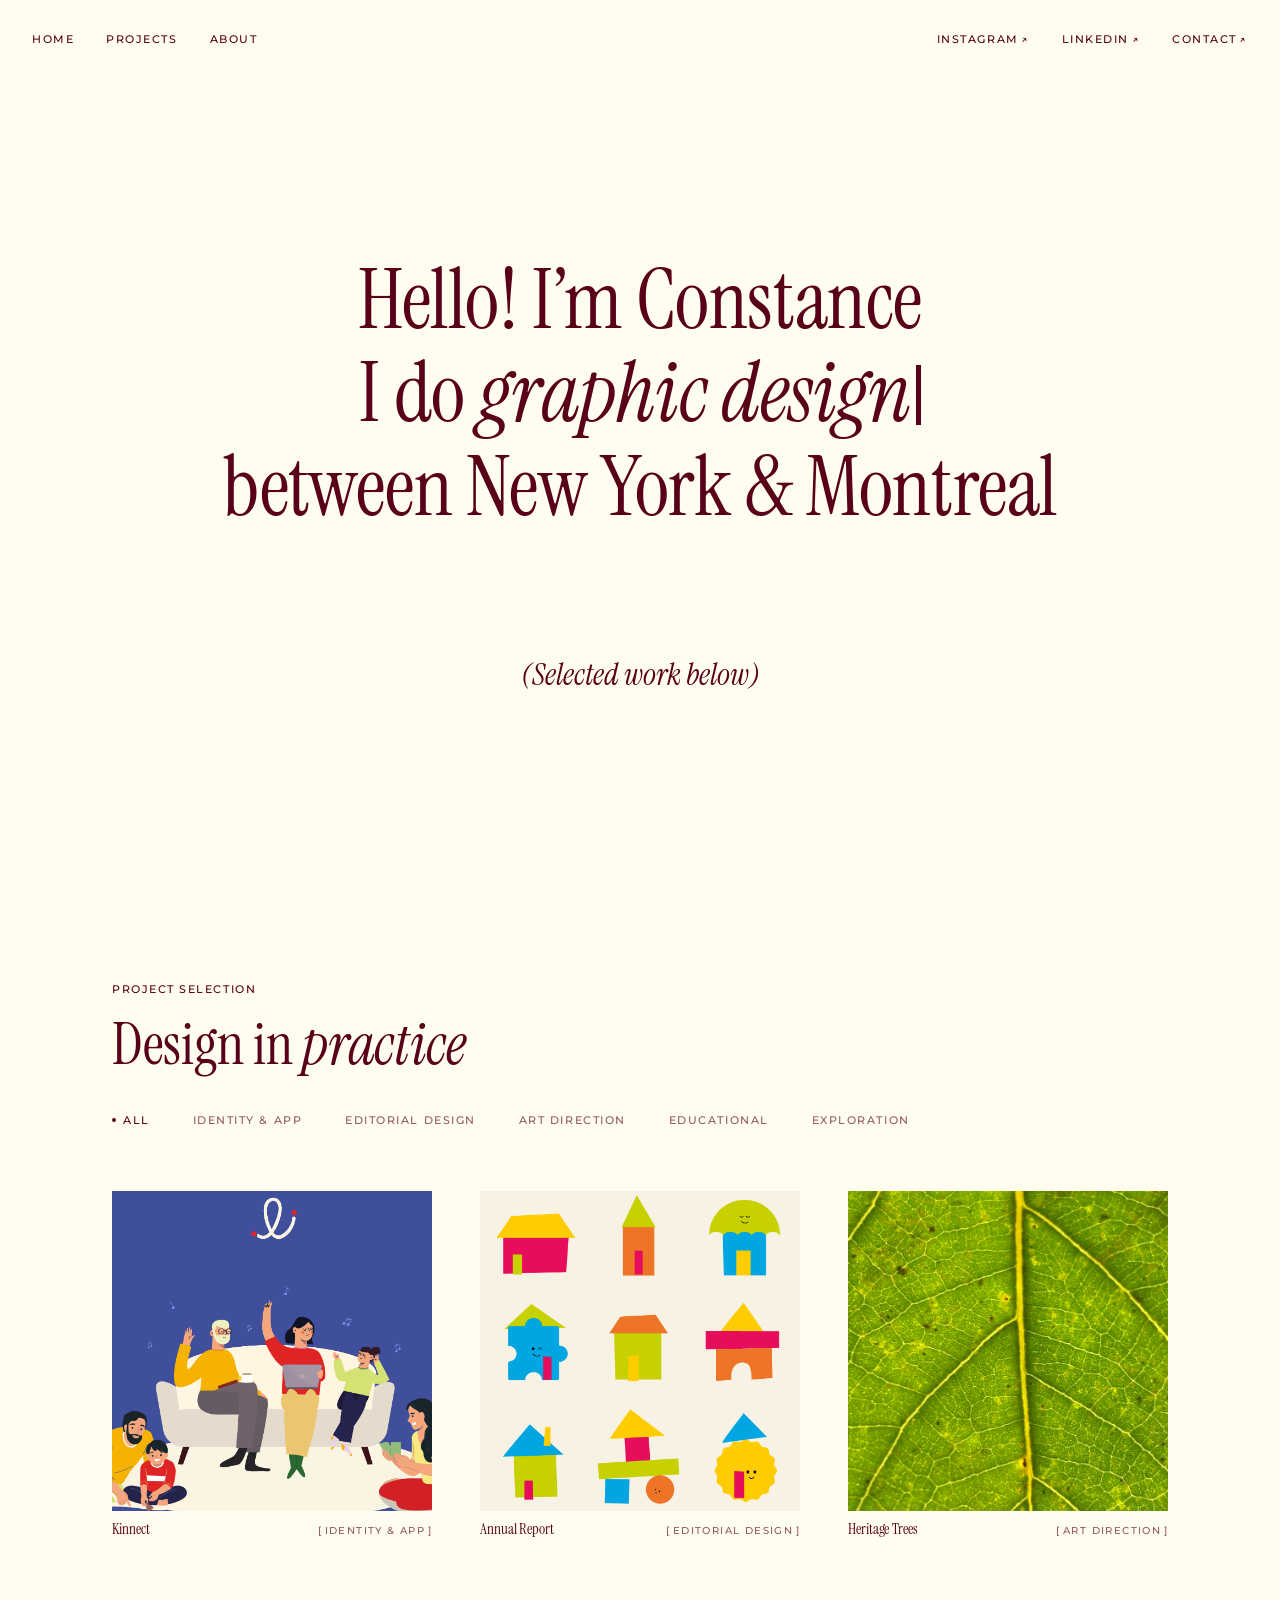
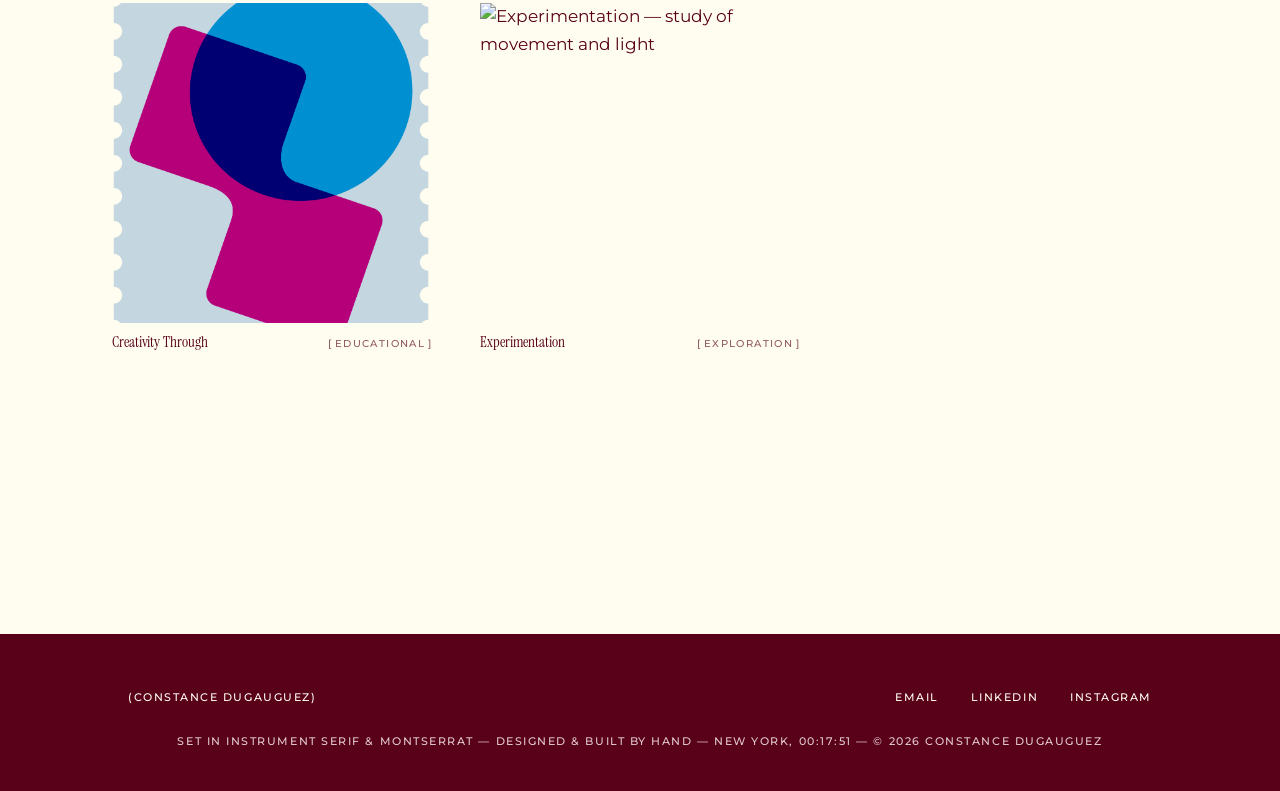
==== commit db2d2a12: "Align project hero with page grid, fix meta hierarchy The hero is the only place .project-grid sits " ====
--- a/index.html
+++ b/index.html
@@ -19,7 +19,7 @@
   <link rel="preload" as="style" href="https://fonts.googleapis.com/css2?family=Instrument+Serif:ital@0;1&family=Montserrat:wght@400;500&display=swap">
   <link rel="stylesheet" href="https://fonts.googleapis.com/css2?family=Instrument+Serif:ital@0;1&family=Montserrat:wght@400;500&display=swap">
 
-  <link rel="stylesheet" href="styles.css?v=72">
+  <link rel="stylesheet" href="styles.css?v=73">
   <script>document.documentElement.classList.add('js');</script>
 </head>
 <body>
--- a/styles.css
+++ b/styles.css
@@ -1069,6 +1069,15 @@
   padding: clamp(6rem, 13vh, 8.5rem) var(--space-4) clamp(2rem, 4vw, 3.5rem);
 }
 
+/* Ici la grille porte elle-même le padding de page, alors qu'ailleurs
+   elle est un enfant de la section qui le porte. Le max-width de 84rem
+   s'appliquait donc une fois avec le padding compris, une fois sans :
+   les colonnes du hero rentraient de 32 px, et le titre ne tombait pas
+   sur la même marge que le paragraphe en dessous. */
+.project-hero.project-grid {
+  max-width: calc(84rem + var(--space-4) * 2);
+}
+
 /* Le titre et son chapô forment un seul bloc. Séparés, ils tombaient
    dans deux rangées de grille distinctes : la première prenait la
    hauteur du bloc d’infos voisin, et le chapô se retrouvait rejeté
@@ -1097,17 +1106,22 @@
 /* Ces quatre lignes portent les faits du projet — année, nature,
    rôle, outils. À 11 et 16 px elles se lisaient comme une mention
    légale. */
+/* Le rapport s'était inversé : l'étiquette, en capitales espacées à
+   13 px, pesait plus lourd que la valeur en serif à 16 px — on lisait
+   « ROLE » avant de lire le rôle. L'étiquette redescend au corps des
+   petites capitales du site et s'efface, la valeur monte : c'est elle
+   l'information. */
 .meta-item__label {
   display: block;
-  margin-bottom: 0.45em;
-  font-size: 0.8125rem;
-  opacity: 0.7;
+  margin-bottom: 0.3em;
+  opacity: 0.55;
 }
 
 .meta-item__value {
   font-family: var(--font-serif);
-  font-size: clamp(1rem, 1.05vw, 1.125rem);
-  line-height: 1.3;
+  font-size: clamp(1.25rem, 1.5vw, 1.5rem);
+  line-height: 1.25;
+  text-wrap: pretty;
 }
 
 /* même correction que pour le corps de texte : 34ch étranglait le
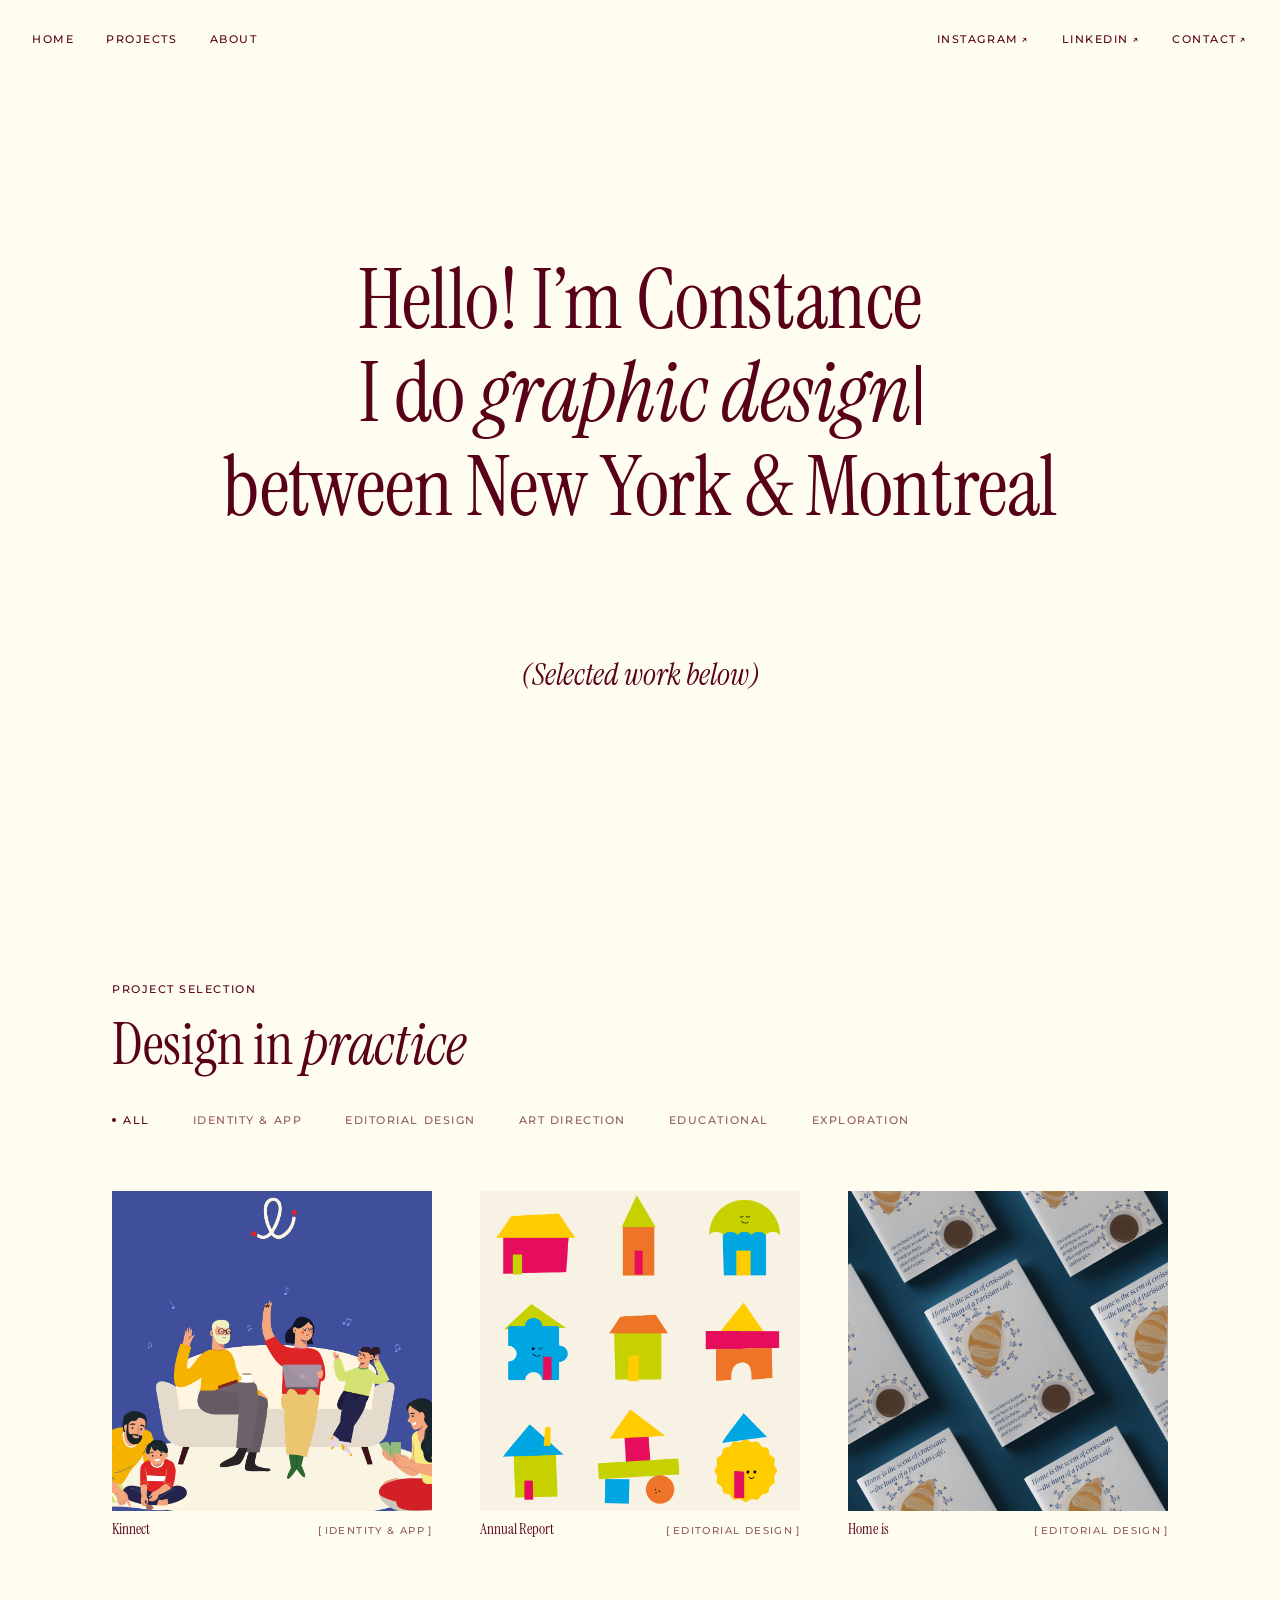
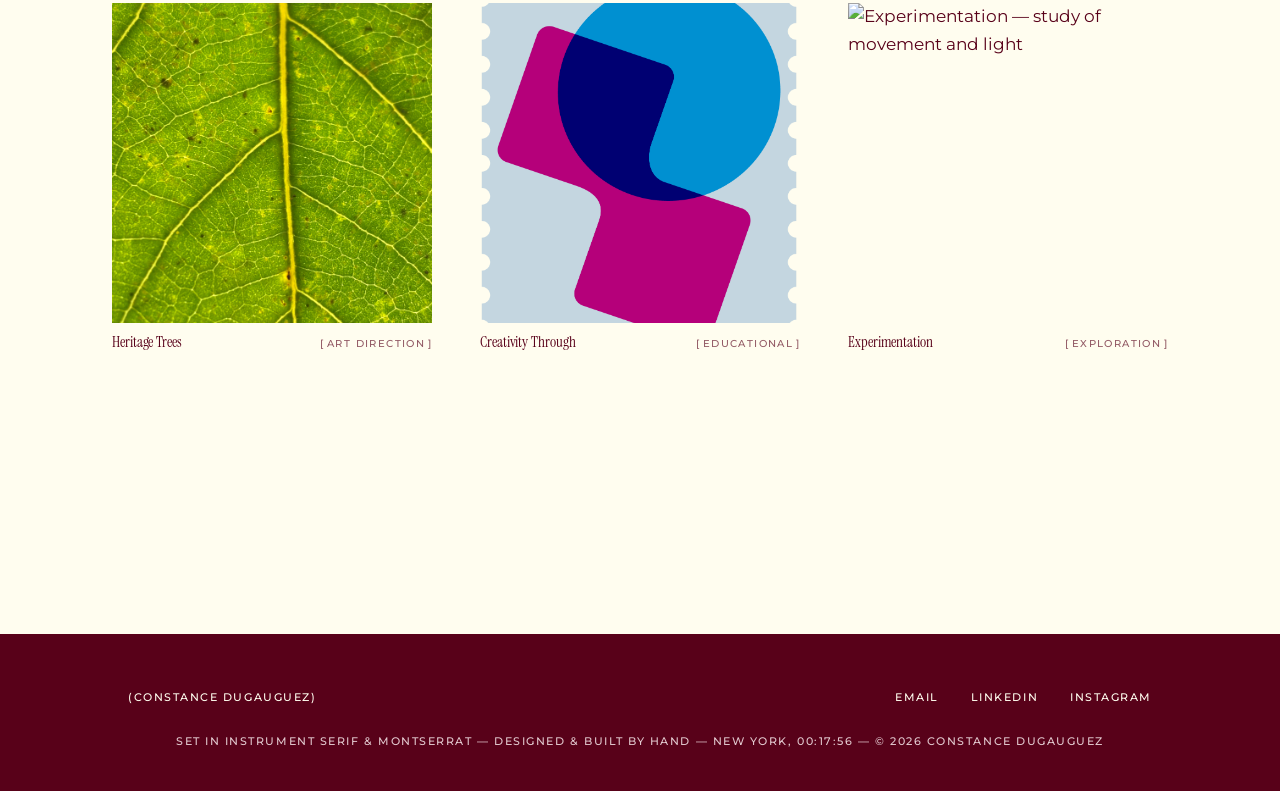
==== commit 3d05caba: "Add Home is to the portfolio A magazine about France, Typography Core 2, April 2025. New page, a car" ====
--- a/index.html
+++ b/index.html
@@ -116,7 +116,19 @@
           </a>
         </li>
 
-        <li class="work" data-category="art-direction" data-reveal style="--i:2">
+        <li class="work" data-category="editorial" data-reveal style="--i:2">
+          <a class="work__link" href="projets/home-is.html">
+            <figure class="work__figure">
+              <img src="images/Home-Cover.jpg" alt="Home is — printed copies of the magazine, illustrated croissant cover" loading="lazy" width="2400" height="2000">
+            </figure>
+            <div class="work__caption">
+              <h3 class="work__name">Home is</h3>
+              <p class="work__tag small-caps">[&thinsp;Editorial Design&thinsp;]</p>
+            </div>
+          </a>
+        </li>
+
+        <li class="work" data-category="art-direction" data-reveal style="--i:3">
           <a class="work__link" href="projets/heritage-trees.html">
             <figure class="work__figure">
               <img src="images/Tree.jpeg" alt="Heritage Trees — visual research on remarkable trees" loading="lazy" width="4032" height="3024">
@@ -128,7 +140,7 @@
           </a>
         </li>
 
-        <li class="work" data-category="educational" data-reveal style="--i:3">
+        <li class="work" data-category="educational" data-reveal style="--i:4">
           <a class="work__link" href="projets/creativity-through.html">
             <figure class="work__figure">
               <img src="images/CT.png" alt="Creativity Through — printed teaching tool" loading="lazy" width="1029" height="1285">
@@ -140,7 +152,7 @@
           </a>
         </li>
 
-        <li class="work" data-category="exploration" data-reveal style="--i:4">
+        <li class="work" data-category="exploration" data-reveal style="--i:5">
           <a class="work__link" href="projets/experimentation.html">
             <figure class="work__figure">
               <img src="https://picsum.photos/id/1042/900/675" alt="Experimentation — study of movement and light" loading="lazy" width="900" height="675">
@@ -163,7 +175,7 @@
 
       </ul>
 
-      <div class="works__more" data-reveal style="--i:5">
+      <div class="works__more" data-reveal style="--i:6">
         <a class="paren-link" href="about.html"><span class="paren">(</span>About Constance<span class="paren">)</span></a>
       </div>
     </section>
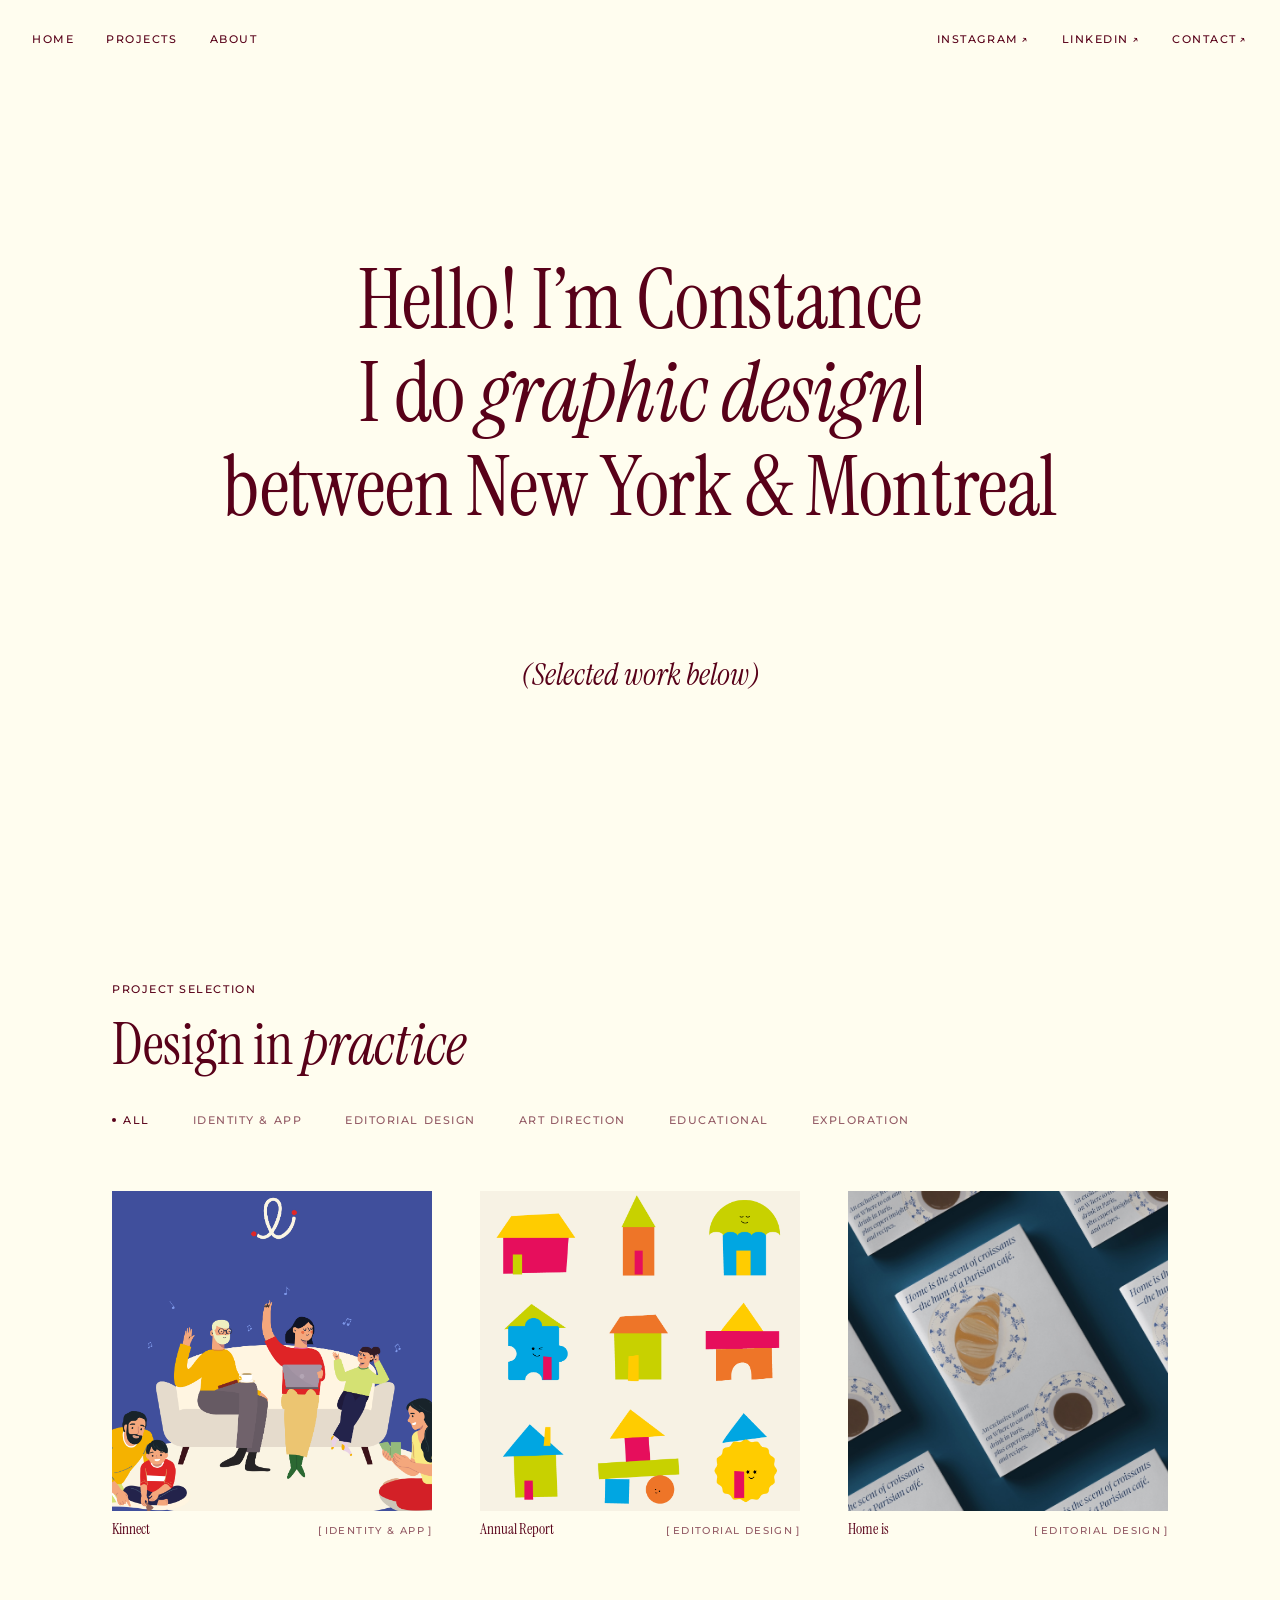
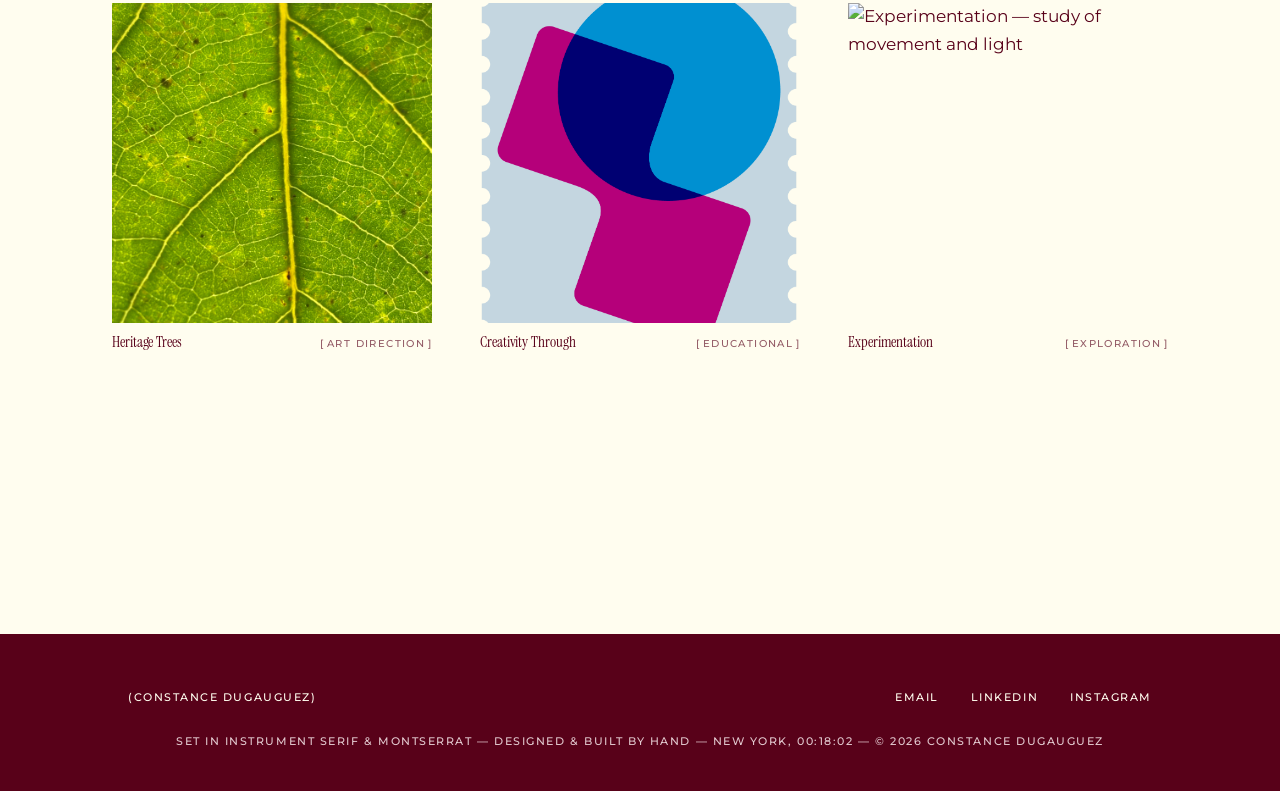
==== commit 6d83c207: "images and credits" ====
--- a/index.html
+++ b/index.html
@@ -19,7 +19,7 @@
   <link rel="preload" as="style" href="https://fonts.googleapis.com/css2?family=Instrument+Serif:ital@0;1&family=Montserrat:wght@400;500&display=swap">
   <link rel="stylesheet" href="https://fonts.googleapis.com/css2?family=Instrument+Serif:ital@0;1&family=Montserrat:wght@400;500&display=swap">
 
-  <link rel="stylesheet" href="styles.css?v=73">
+  <link rel="stylesheet" href="styles.css?v=75">
   <script>document.documentElement.classList.add('js');</script>
 </head>
 <body>
--- a/styles.css
+++ b/styles.css
@@ -1321,6 +1321,30 @@
   width: auto;
 }
 
+/* mention de droits sous une planche : la voix italique du serif,
+   en couleur éteinte, pour qu’elle se lise comme une note de bas
+   de page et non comme une légende de plus */
+.project-credit {
+  font-family: var(--font-serif);
+  font-style: italic;
+  font-size: 1.0625rem;
+  line-height: 1.4;
+  color: var(--ink-dim);
+  margin-top: calc(var(--space-6) * -0.5);
+}
+
+/* lien souligné en permanence : dans une phrase, sans filet, il
+   ne se distinguerait pas du reste du texte */
+.project-credit a {
+  text-decoration: underline;
+  text-decoration-thickness: 1px;
+  text-underline-offset: 0.15em;
+}
+
+.project-credit a:hover {
+  color: var(--ink);
+}
+
 @media (max-width: 44rem) {
   .media img {
     height: 20rem;
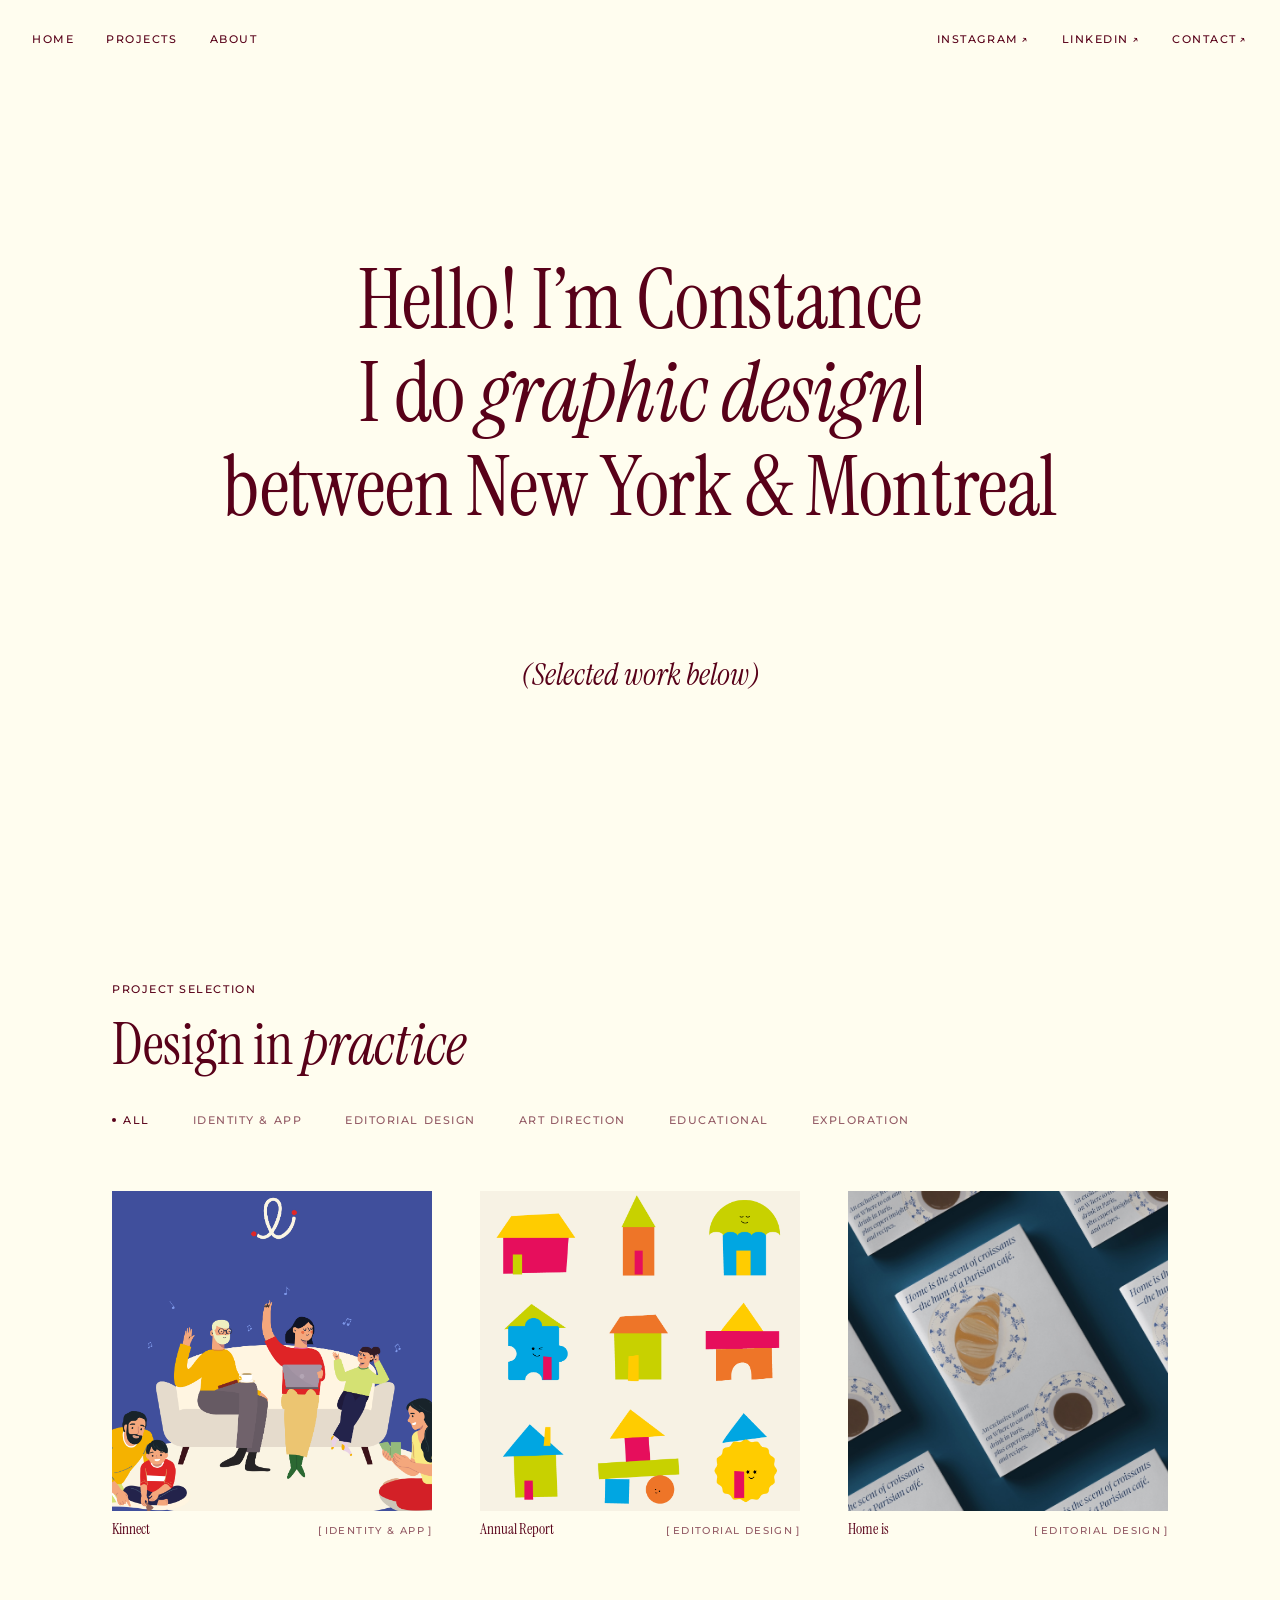
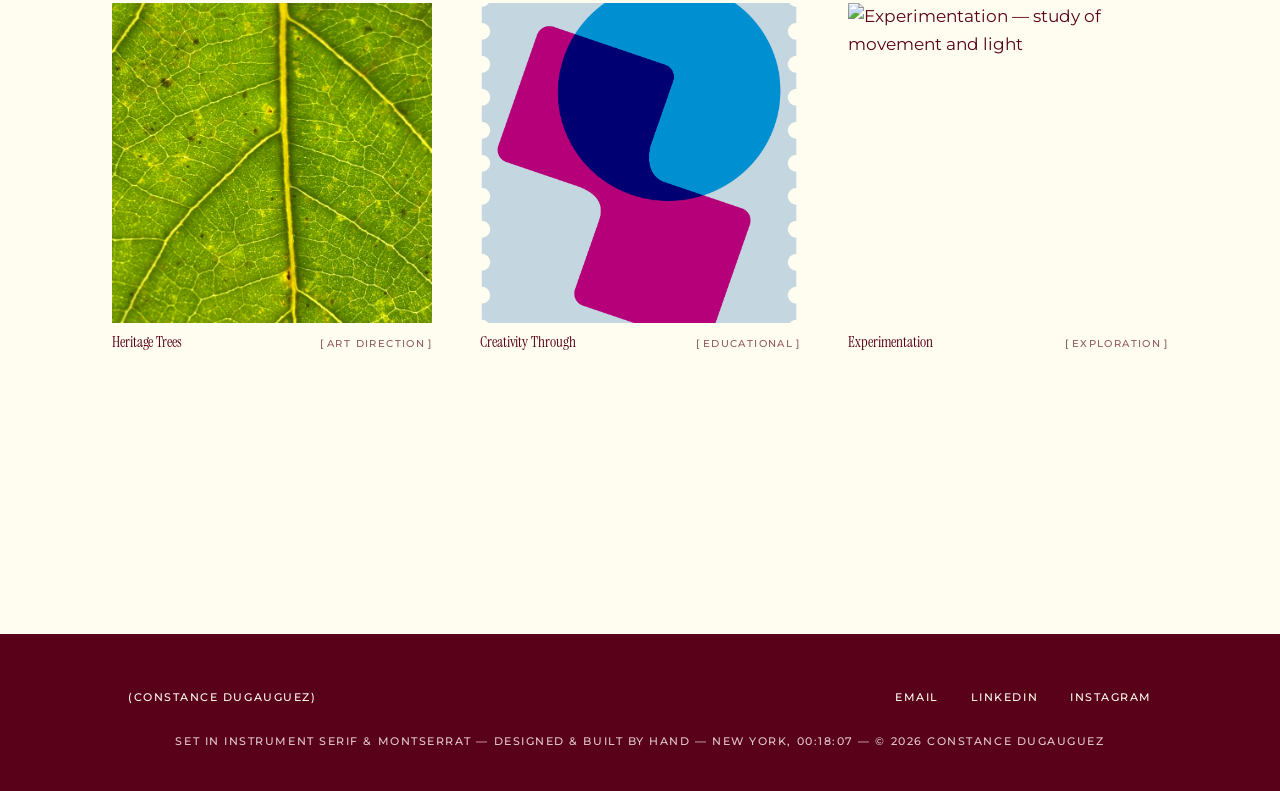
==== commit 22a5be11: "italic" ====
--- a/index.html
+++ b/index.html
@@ -19,7 +19,7 @@
   <link rel="preload" as="style" href="https://fonts.googleapis.com/css2?family=Instrument+Serif:ital@0;1&family=Montserrat:wght@400;500&display=swap">
   <link rel="stylesheet" href="https://fonts.googleapis.com/css2?family=Instrument+Serif:ital@0;1&family=Montserrat:wght@400;500&display=swap">
 
-  <link rel="stylesheet" href="styles.css?v=75">
+  <link rel="stylesheet" href="styles.css?v=76">
   <script>document.documentElement.classList.add('js');</script>
 </head>
 <body>
--- a/styles.css
+++ b/styles.css
@@ -1321,14 +1321,13 @@
   width: auto;
 }
 
-/* mention de droits sous une planche : la voix italique du serif,
+/* mention de droits sous une planche : le serif, en romain,
    en couleur éteinte, pour qu’elle se lise comme une note de bas
    de page et non comme une légende de plus */
 .project-credit {
   font-family: var(--font-serif);
-  font-style: italic;
-  font-size: 1.0625rem;
-  line-height: 1.4;
+  font-size: 1.375rem;
+  line-height: 1.35;
   color: var(--ink-dim);
   margin-top: calc(var(--space-6) * -0.5);
 }
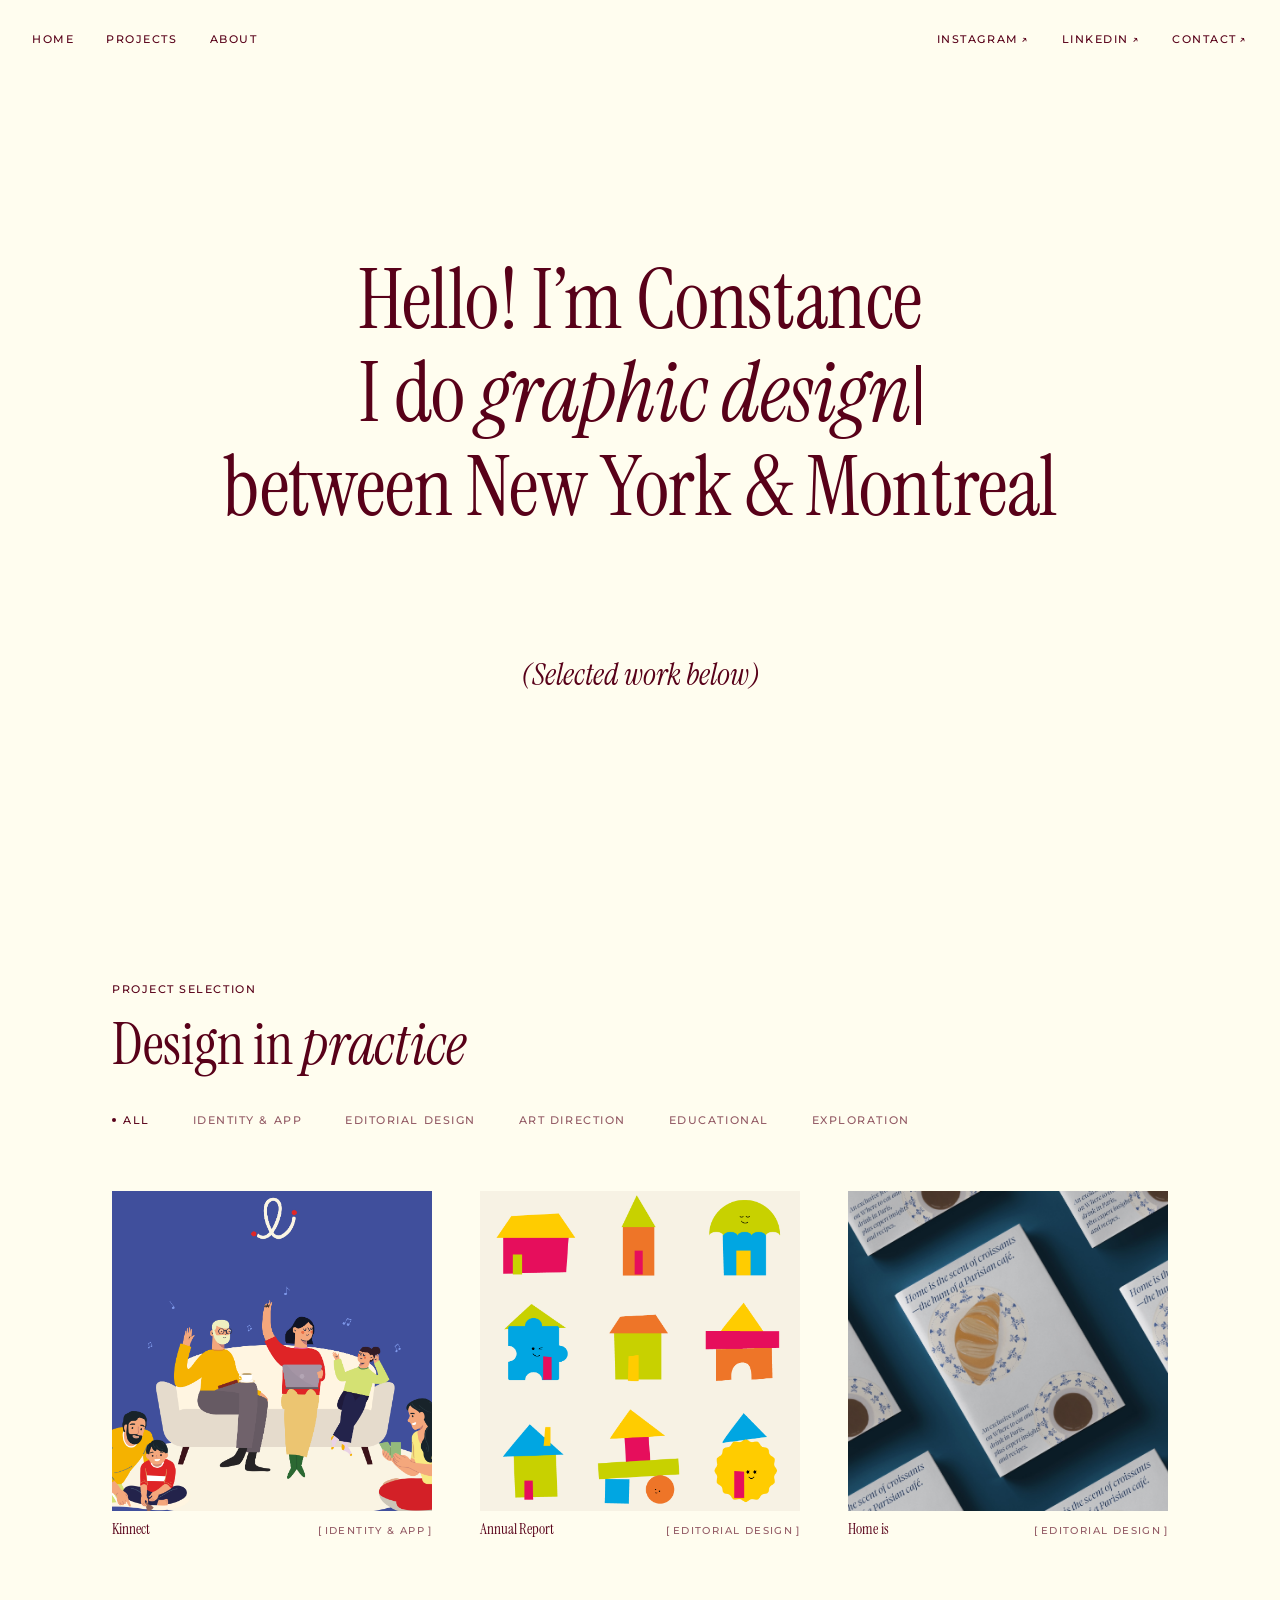
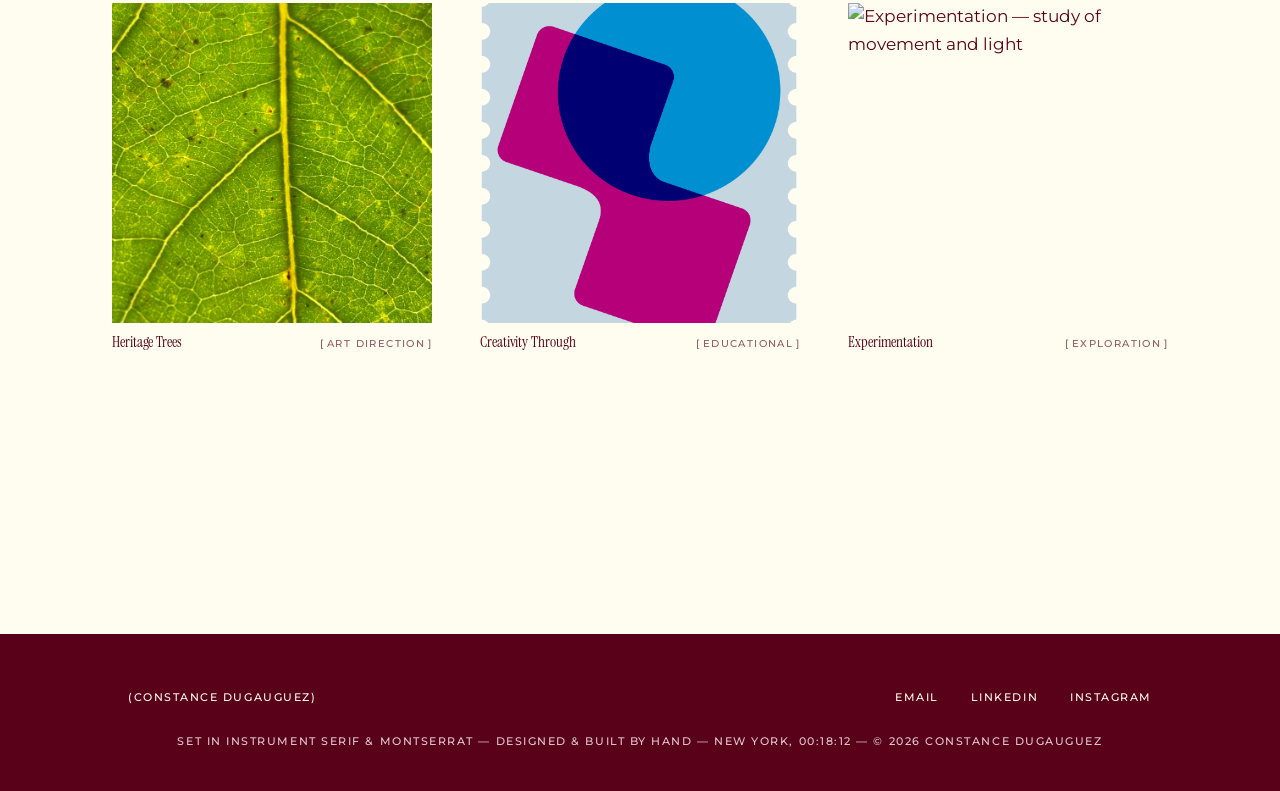
==== commit 7e8fe513: "img resize" ====
--- a/index.html
+++ b/index.html
@@ -19,7 +19,7 @@
   <link rel="preload" as="style" href="https://fonts.googleapis.com/css2?family=Instrument+Serif:ital@0;1&family=Montserrat:wght@400;500&display=swap">
   <link rel="stylesheet" href="https://fonts.googleapis.com/css2?family=Instrument+Serif:ital@0;1&family=Montserrat:wght@400;500&display=swap">
 
-  <link rel="stylesheet" href="styles.css?v=76">
+  <link rel="stylesheet" href="styles.css?v=77">
   <script>document.documentElement.classList.add('js');</script>
 </head>
 <body>
--- a/styles.css
+++ b/styles.css
@@ -1256,6 +1256,12 @@
   aspect-ratio: 1 / 1;
 }
 
+/* carré qui remplit sa colonne au lieu de s’arrêter à 24rem — pour
+   un visuel posé à côté du texte qu’on veut voir plus grand */
+.media--square.media--fill {
+  width: auto;
+}
+
 /* petite planche de quatre visuels, deux par deux, carrés — pour
    une section qui documente plusieurs images plutôt qu’une ou deux */
 .media-grid {
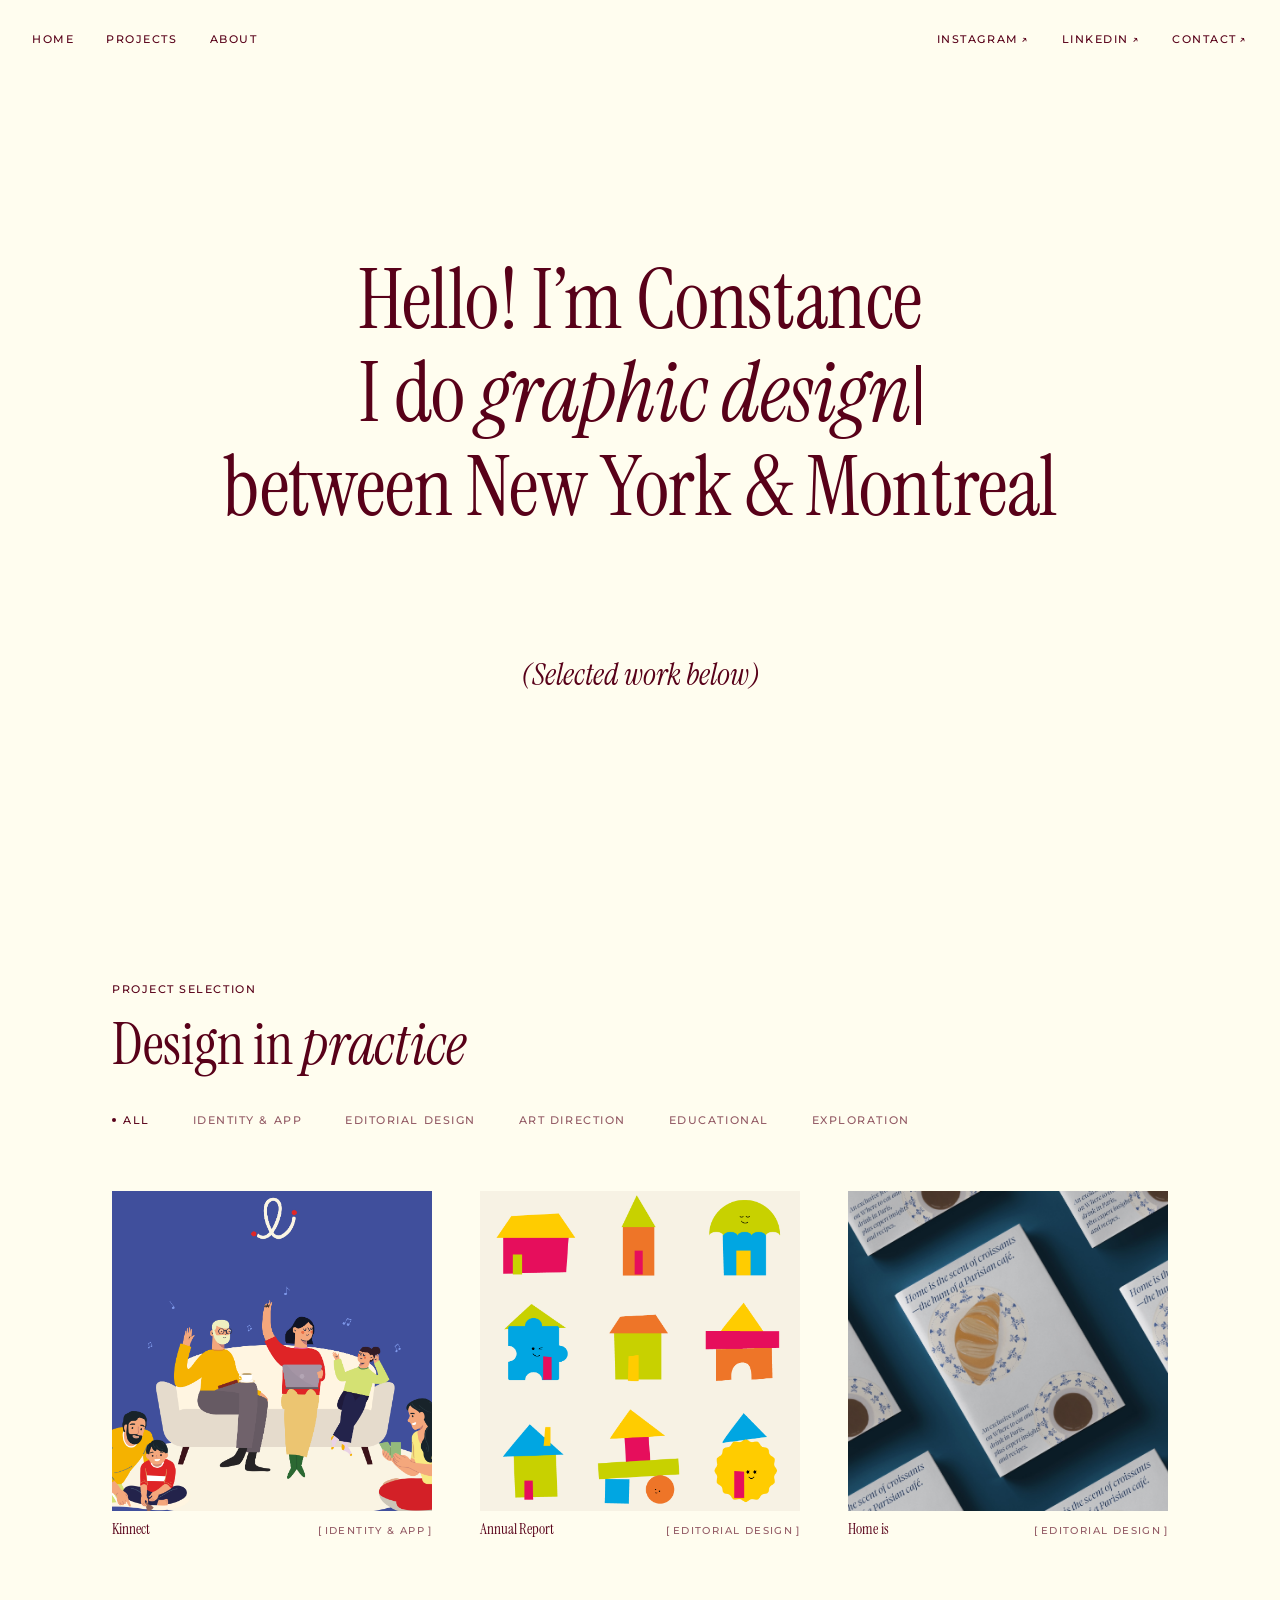
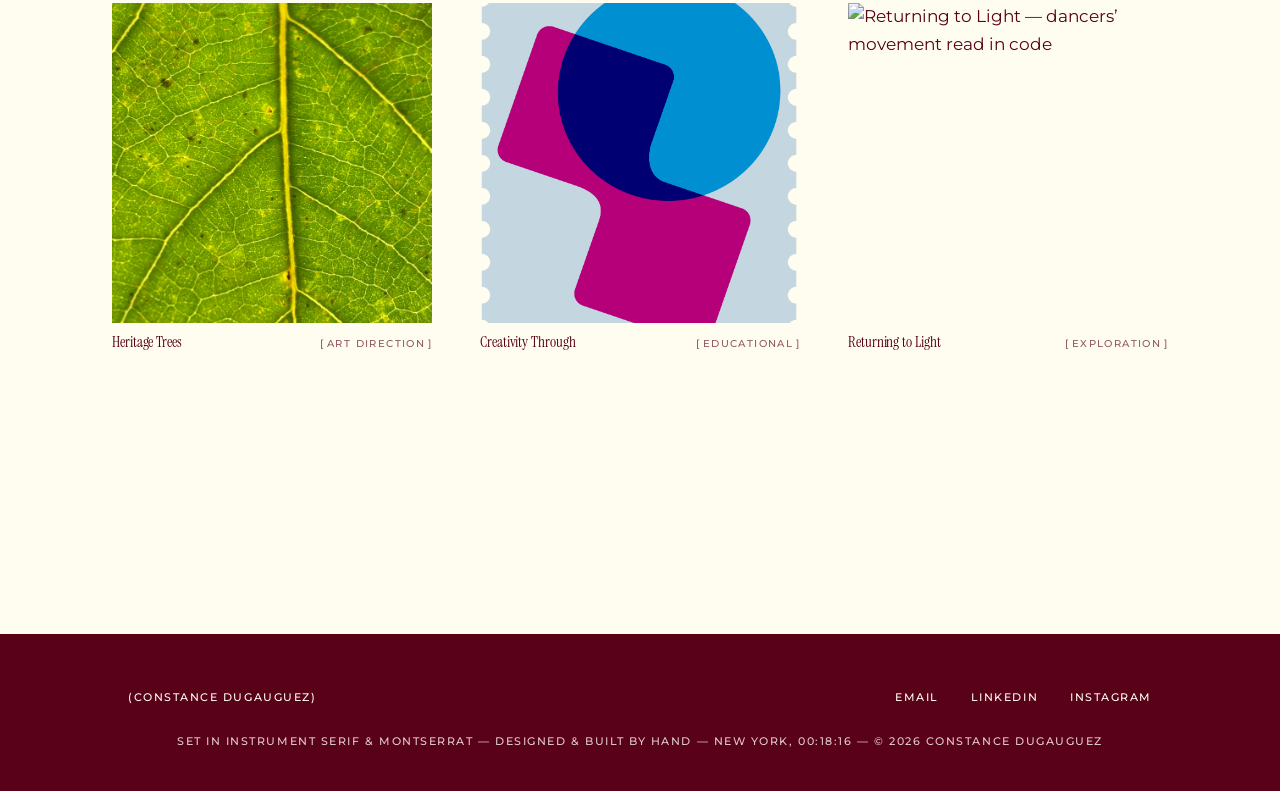
==== commit 9c79d343: "experiementation" ====
--- a/index.html
+++ b/index.html
@@ -155,10 +155,10 @@
         <li class="work" data-category="exploration" data-reveal style="--i:5">
           <a class="work__link" href="projets/experimentation.html">
             <figure class="work__figure">
-              <img src="https://picsum.photos/id/1042/900/675" alt="Experimentation — study of movement and light" loading="lazy" width="900" height="675">
-            </figure>
-            <div class="work__caption">
-              <h3 class="work__name">Experimentation</h3>
+              <img src="https://picsum.photos/id/1042/900/675" alt="Returning to Light — dancers’ movement read in code" loading="lazy" width="900" height="675">
+            </figure>
+            <div class="work__caption">
+              <h3 class="work__name">Returning to Light</h3>
               <p class="work__tag small-caps">[&thinsp;Exploration&thinsp;]</p>
             </div>
           </a>
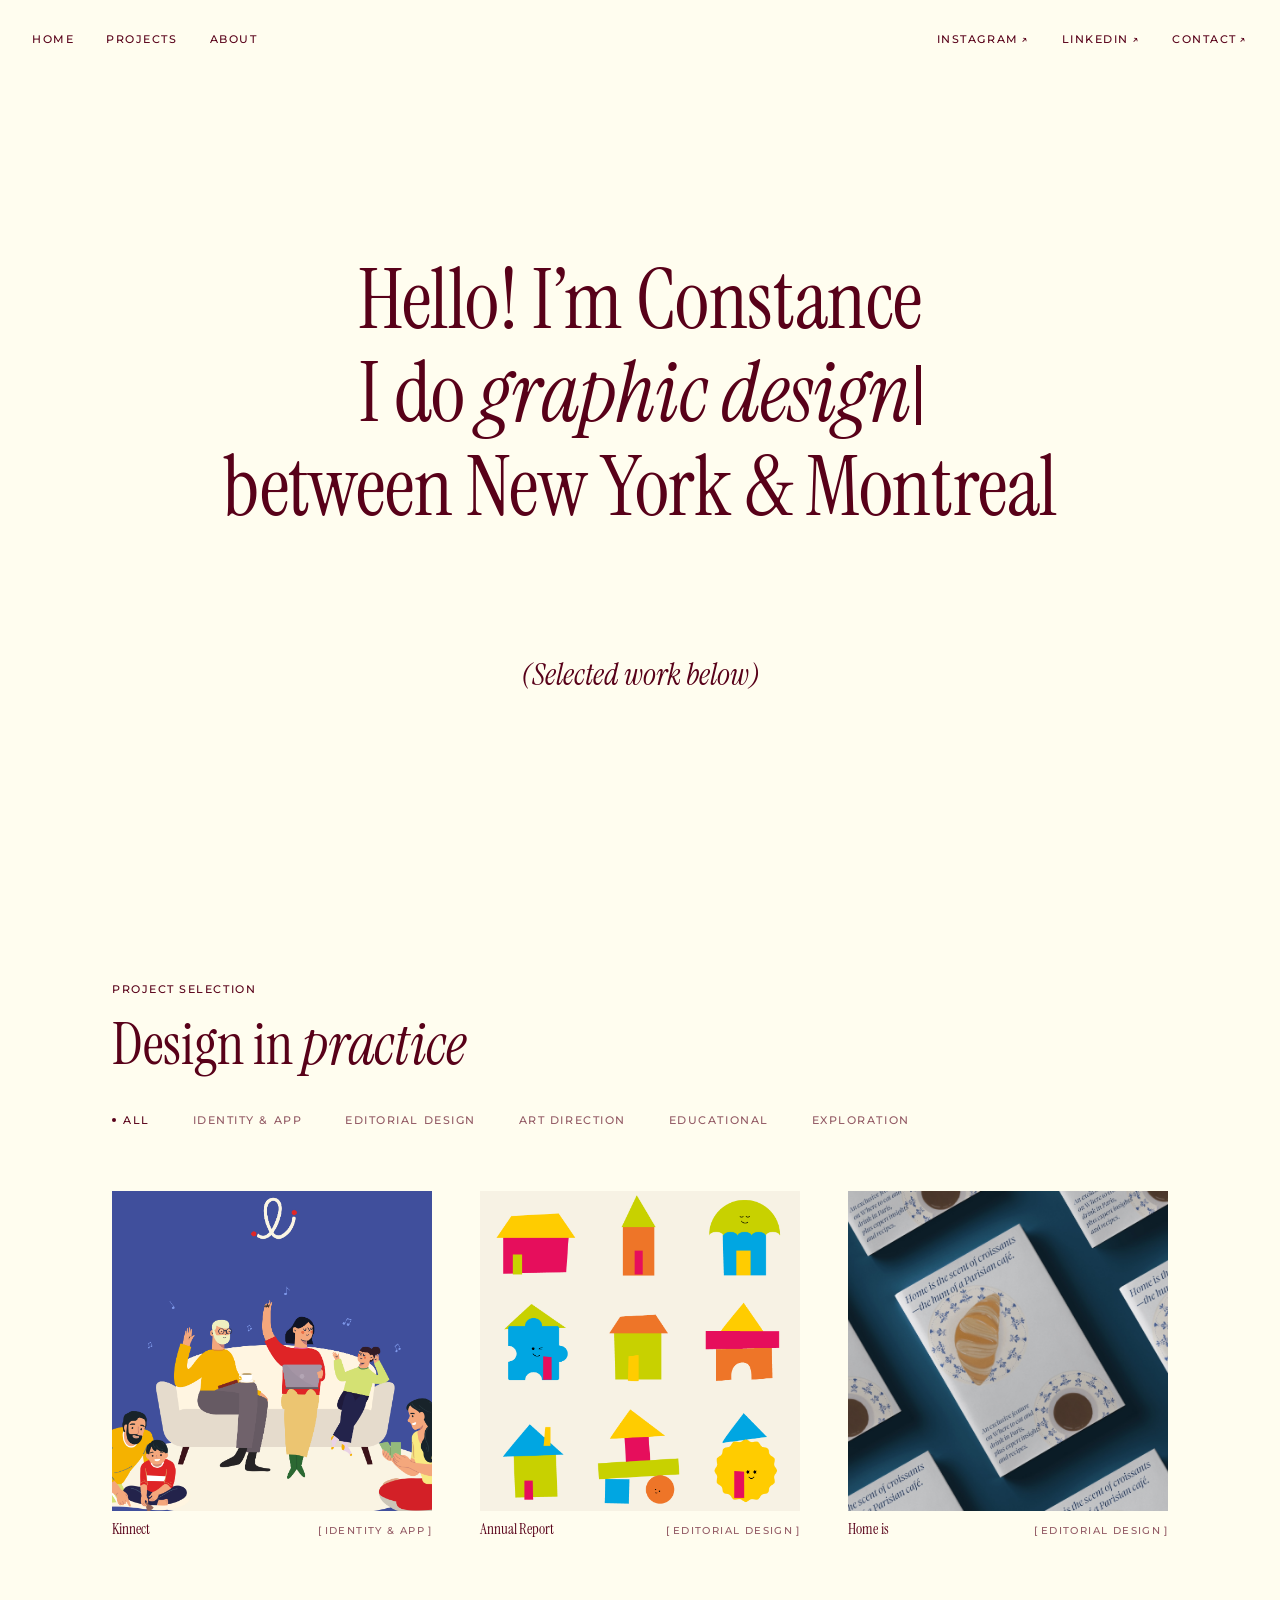
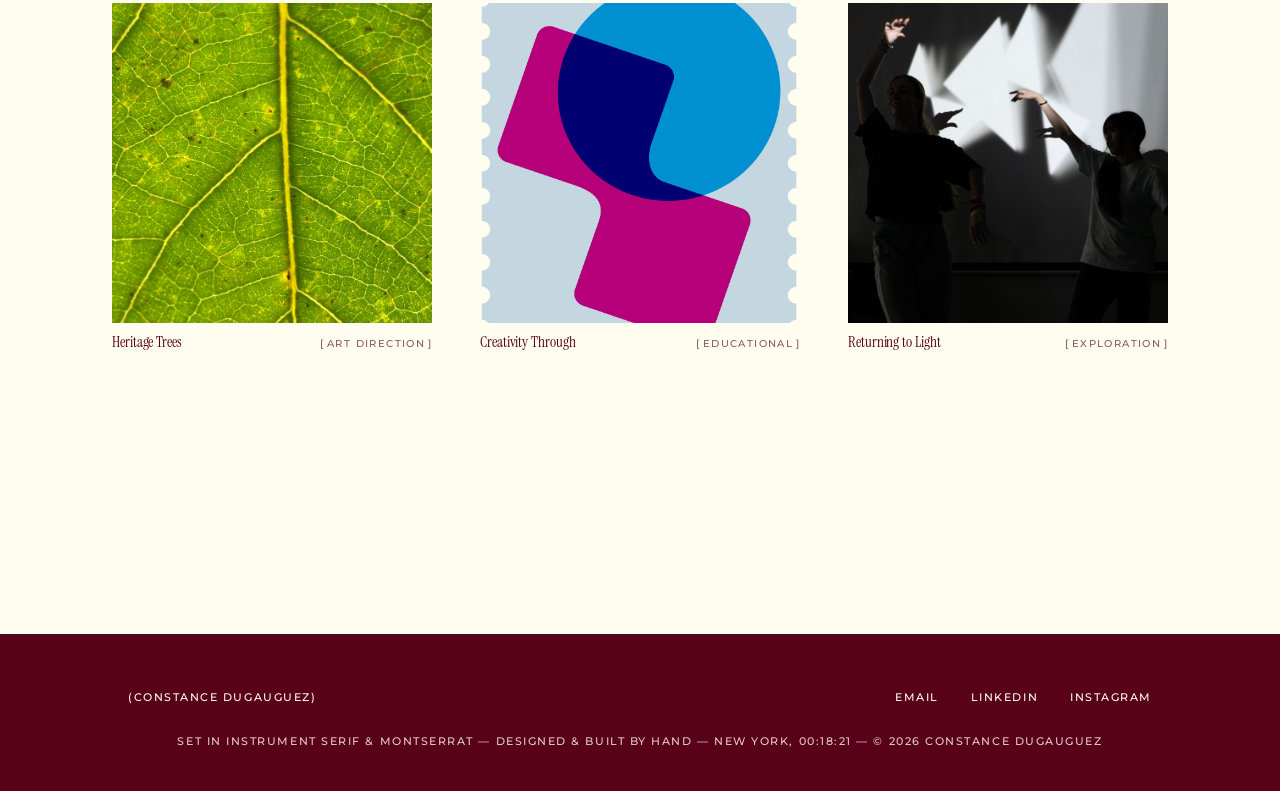
==== commit 37a3a89b: "experimentation" ====
--- a/index.html
+++ b/index.html
@@ -19,7 +19,7 @@
   <link rel="preload" as="style" href="https://fonts.googleapis.com/css2?family=Instrument+Serif:ital@0;1&family=Montserrat:wght@400;500&display=swap">
   <link rel="stylesheet" href="https://fonts.googleapis.com/css2?family=Instrument+Serif:ital@0;1&family=Montserrat:wght@400;500&display=swap">
 
-  <link rel="stylesheet" href="styles.css?v=77">
+  <link rel="stylesheet" href="styles.css?v=78">
   <script>document.documentElement.classList.add('js');</script>
 </head>
 <body>
@@ -155,7 +155,7 @@
         <li class="work" data-category="exploration" data-reveal style="--i:5">
           <a class="work__link" href="projets/experimentation.html">
             <figure class="work__figure">
-              <img src="https://picsum.photos/id/1042/900/675" alt="Returning to Light — dancers’ movement read in code" loading="lazy" width="900" height="675">
+              <img src="images/RTL-final-1.jpg" alt="Returning to Light — two dancers in silhouette against shapes of light" loading="lazy" width="963" height="960">
             </figure>
             <div class="work__caption">
               <h3 class="work__name">Returning to Light</h3>
--- a/styles.css
+++ b/styles.css
@@ -1318,6 +1318,15 @@
   height: auto;
 }
 
+/* vidéo dans une planche : se comporte comme une image, sans
+   recadrage, à la largeur de sa colonne */
+.media__video {
+  display: block;
+  width: 100%;
+  height: auto;
+  background: var(--paper-soft);
+}
+
 .project-plates .media--square img {
   aspect-ratio: 1 / 1;
   object-fit: cover;
